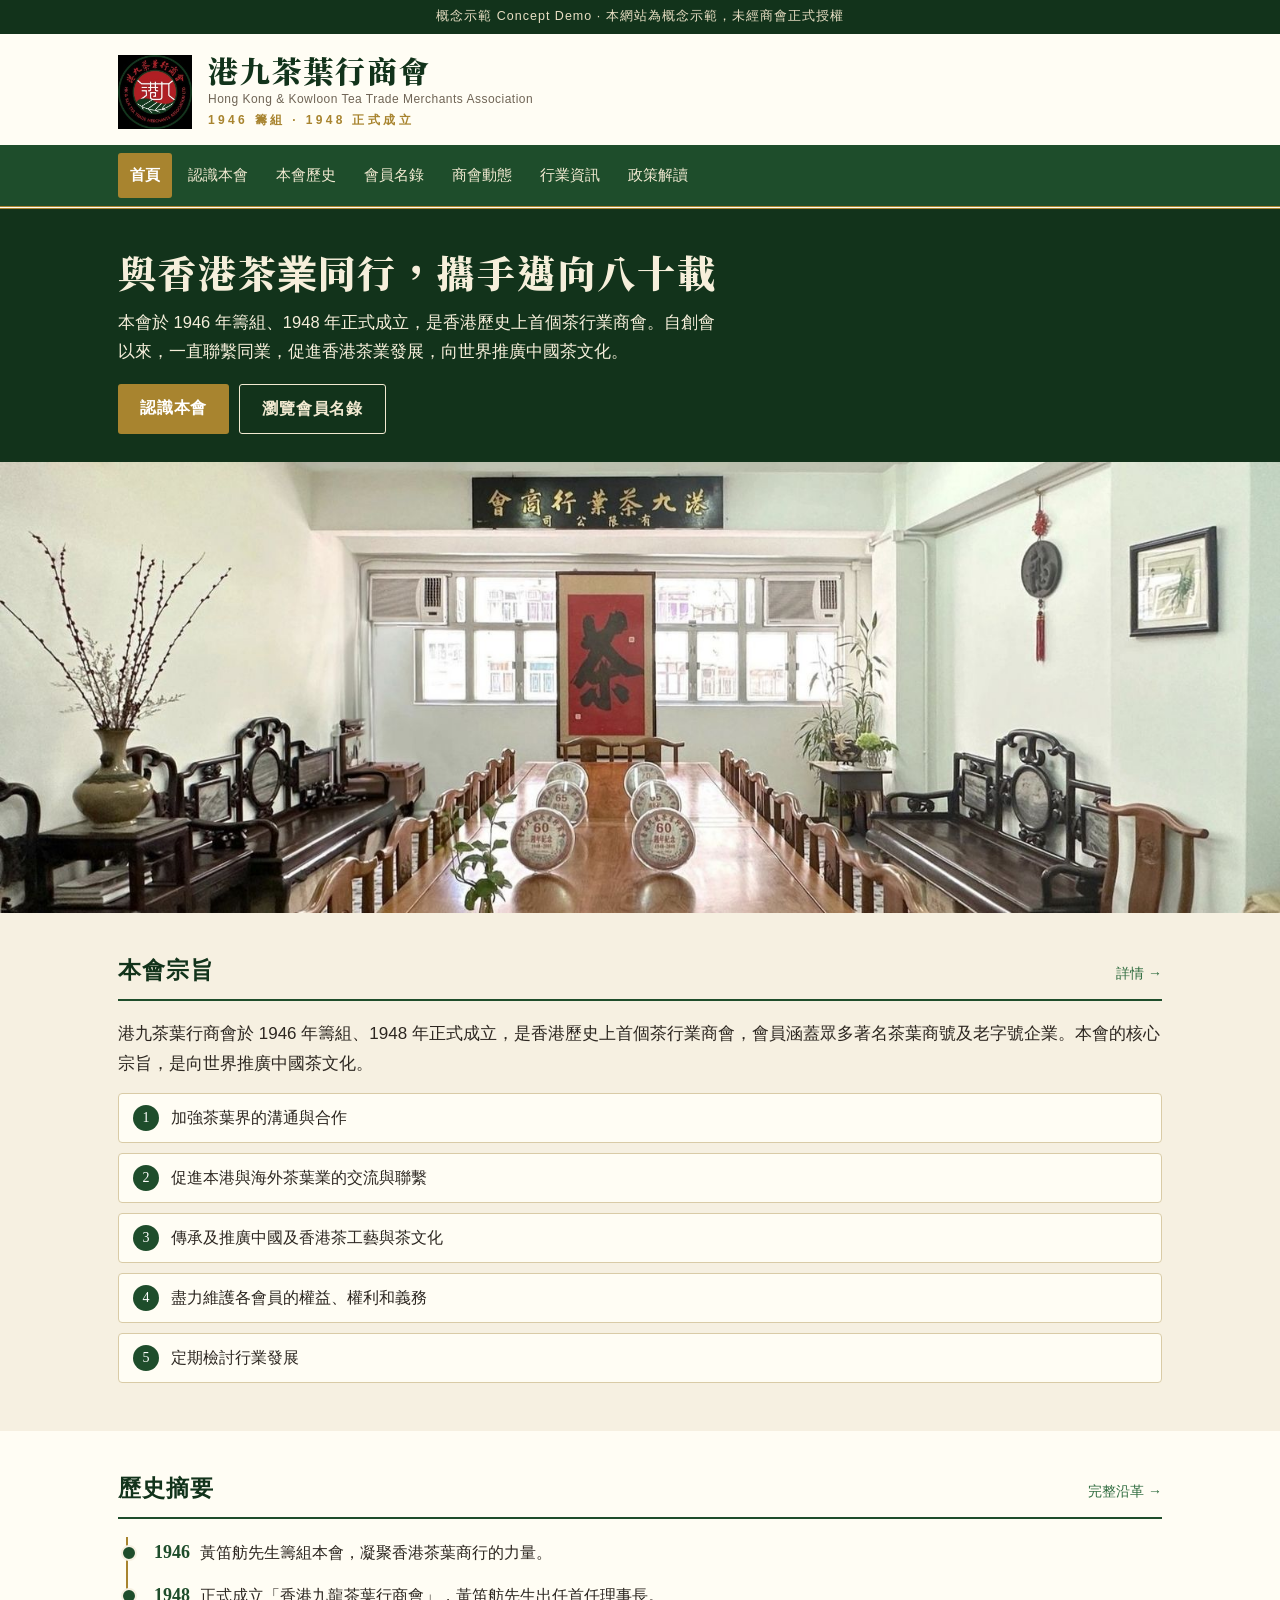
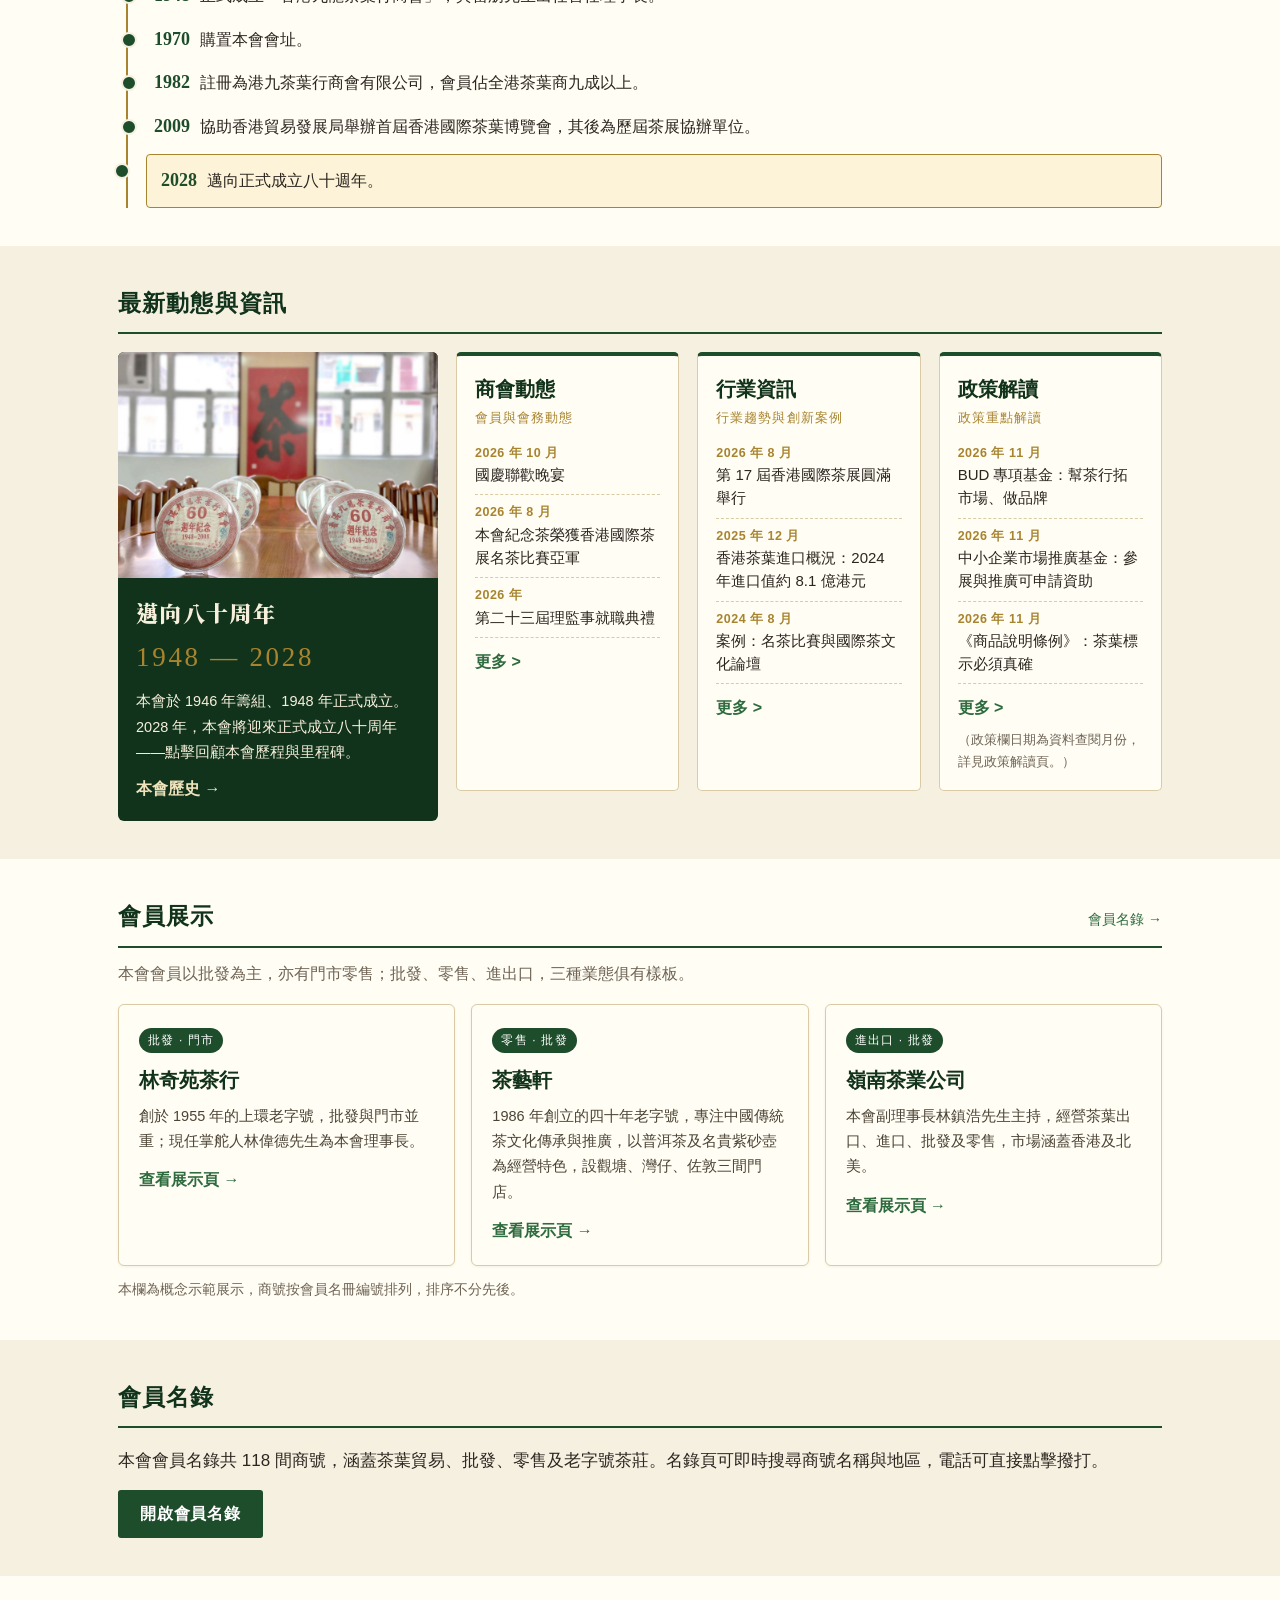
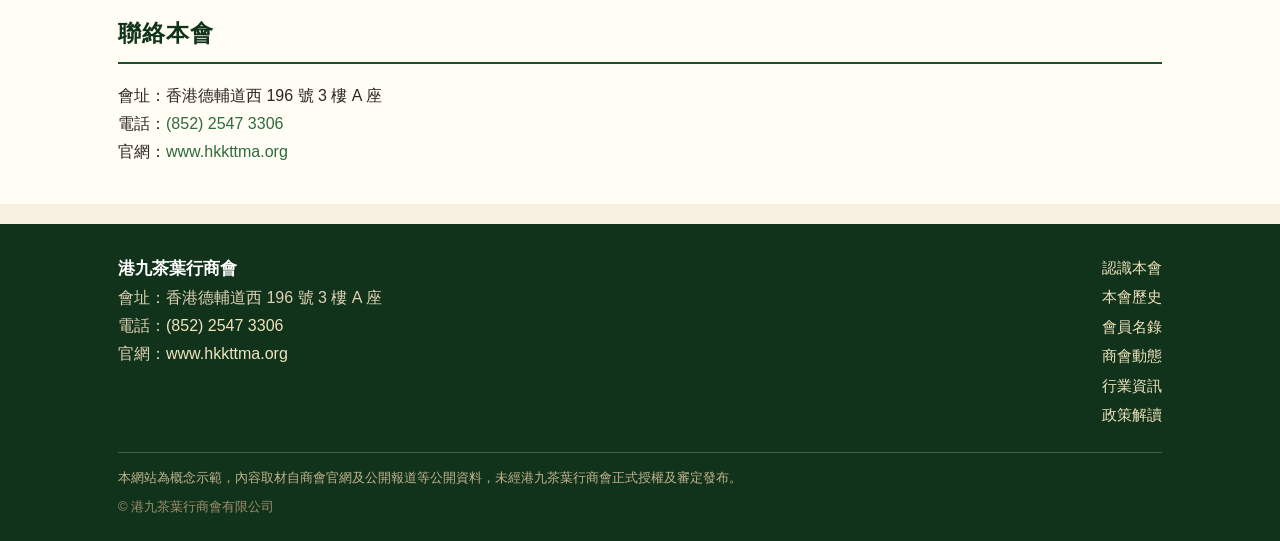
==== index.html @ 3d6dc2c7 "Remove member-showcase row from header nav (10 pages)" ====
<!DOCTYPE html>
<html lang="zh-Hant">
<head>
<meta charset="UTF-8">
<meta name="viewport" content="width=device-width, initial-scale=1">
<title>港九茶葉行商會 — 首頁（概念示範）</title>
<link rel="stylesheet" href="assets/style.css">
<link rel="icon" type="image/jpeg" href="assets/logo-official.jpg">
</head>
<body>
<div class="demo-strip">概念示範 Concept Demo · 本網站為概念示範，未經商會正式授權</div>
<header class="site-head">
  <div class="wrap head-in">
    <img class="logo" src="assets/logo-official.jpg" alt="港九茶葉行商會會徽">
    <div class="head-titles">
      <h1>港九茶葉行商會</h1>
      <p class="en">Hong Kong &amp; Kowloon Tea Trade Merchants Association</p>
      <p class="est">1946 籌組 · 1948 正式成立</p>
    </div>
  </div>
  <nav class="main-nav"><div class="wrap nav-in">
    <a href="index.html" class="on">首頁</a>
    <a href="about.html">認識本會</a>
    <a href="history.html">本會歷史</a>
    <a href="members.html">會員名錄</a>
    <a href="news.html">商會動態</a>
    <a href="industry.html">行業資訊</a>
    <a href="policy.html">政策解讀</a>
  </div></nav>
</header>

<section class="hero">
  <div class="hero-txt"><div class="wrap">
    <h2>與香港茶業同行，攜手邁向八十載</h2>
    <p>本會於 1946 年籌組、1948 年正式成立，是香港歷史上首個茶行業商會。自創會以來，一直聯繫同業，促進香港茶業發展，向世界推廣中國茶文化。</p>
    <div class="btns">
      <a class="btn" href="about.html">認識本會</a>
      <a class="btn ghost" href="members.html">瀏覽會員名錄</a>
    </div>
  </div></div>
  <img class="hero-photo" src="assets/hall-main.jpg" alt="港九茶葉行商會會址大廳橫幅全景：「港九茶葉行商會有限公司」牌匾、「茶」字掛軸、長枱上的歷年紀念茶餅與兩側木椅長凳">
</section>

<section class="section">
  <div class="wrap">
    <div class="sec-head"><h3>本會宗旨</h3><a href="about.html">詳情 →</a></div>
    <p class="lead">港九茶葉行商會於 1946 年籌組、1948 年正式成立，是香港歷史上首個茶行業商會，會員涵蓋眾多著名茶葉商號及老字號企業。本會的核心宗旨，是向世界推廣中國茶文化。</p>
    <ul class="aims">
      <li>加強茶葉界的溝通與合作</li>
      <li>促進本港與海外茶葉業的交流與聯繫</li>
      <li>傳承及推廣中國及香港茶工藝與茶文化</li>
      <li>盡力維護各會員的權益、權利和義務</li>
      <li>定期檢討行業發展</li>
    </ul>
  </div>
</section>

<section class="section alt">
  <div class="wrap">
    <div class="sec-head"><h3>歷史摘要</h3><a href="history.html">完整沿革 →</a></div>
    <ul class="timeline timeline-mini">
      <li><span class="yr">1946</span>黃笛舫先生籌組本會，凝聚香港茶葉商行的力量。</li>
      <li><span class="yr">1948</span>正式成立「香港九龍茶葉行商會」，黃笛舫先生出任首任理事長。</li>
      <li><span class="yr">1970</span>購置本會會址。</li>
      <li><span class="yr">1982</span>註冊為港九茶葉行商會有限公司，會員佔全港茶葉商九成以上。</li>
      <li><span class="yr">2009</span>協助香港貿易發展局舉辦首屆香港國際茶葉博覽會，其後為歷屆茶展協辦單位。</li>
      <li class="hl"><span class="yr">2028</span>邁向正式成立八十週年。</li>
    </ul>
  </div>
</section>

<section class="section">
  <div class="wrap">
    <div class="sec-head"><h3>最新動態與資訊</h3></div>
    <div class="hub">
      <a class="hub-feature" href="history.html">
        <img src="assets/cake60.jpg" alt="港九茶葉行商會六十周年紀念茶餅特寫：餅面印有「60 週年紀念 1948–2008」">
        <span class="hub-feature-txt">
          <span class="hub-kicker">邁向八十周年</span>
          <span class="hub-years">1948 — 2028</span>
          <span class="hub-feature-p">本會於 1946 年籌組、1948 年正式成立。2028 年，本會將迎來正式成立八十周年——點擊回顧本會歷程與里程碑。</span>
          <span class="more">本會歷史 →</span>
        </span>
      </a>
      <div class="hub-cols">
        <div class="hub-col">
          <h4>商會動態</h4>
          <p class="hub-sub">會員與會務動態</p>
          <ul class="hub-list">
            <li><a href="news.html"><span class="d">2026 年 10 月</span>國慶聯歡晚宴</a></li>
            <li><a href="news.html"><span class="d">2026 年 8 月</span>本會紀念茶榮獲香港國際茶展名茶比賽亞軍</a></li>
            <li><a href="news.html"><span class="d">2026 年</span>第二十三屆理監事就職典禮</a></li>
          </ul>
          <a class="more" href="news.html">更多 &gt;</a>
        </div>
        <div class="hub-col">
          <h4>行業資訊</h4>
          <p class="hub-sub">行業趨勢與創新案例</p>
          <ul class="hub-list">
            <li><a href="industry.html"><span class="d">2026 年 8 月</span>第 17 屆香港國際茶展圓滿舉行</a></li>
            <li><a href="industry.html"><span class="d">2025 年 12 月</span>香港茶葉進口概況：2024 年進口值約 8.1 億港元</a></li>
            <li><a href="industry.html"><span class="d">2024 年 8 月</span>案例：名茶比賽與國際茶文化論壇</a></li>
          </ul>
          <a class="more" href="industry.html">更多 &gt;</a>
        </div>
        <div class="hub-col">
          <h4>政策解讀</h4>
          <p class="hub-sub">政策重點解讀</p>
          <ul class="hub-list">
            <li><a href="policy.html"><span class="d">2026 年 11 月</span>BUD 專項基金：幫茶行拓市場、做品牌</a></li>
            <li><a href="policy.html"><span class="d">2026 年 11 月</span>中小企業市場推廣基金：參展與推廣可申請資助</a></li>
            <li><a href="policy.html"><span class="d">2026 年 11 月</span>《商品說明條例》：茶葉標示必須真確</a></li>
          </ul>
          <a class="more" href="policy.html">更多 &gt;</a>
          <p class="hub-note">（政策欄日期為資料查閱月份，詳見政策解讀頁。）</p>
        </div>
      </div>
    </div>
  </div>
</section>

<section class="section alt">
  <div class="wrap">
    <div class="sec-head"><h3>會員展示</h3><a href="members.html">會員名錄 →</a></div>
    <p class="muted" style="margin:-6px 0 16px">本會會員以批發為主，亦有門市零售；批發、零售、進出口，三種業態俱有樣板。</p>
    <div class="cards">
      <div class="card">
        <span class="tag">批發 · 門市</span>
        <h4>林奇苑茶行</h4>
        <p>創於 1955 年的上環老字號，批發與門市並重；現任掌舵人林偉德先生為本會理事長。</p>
        <a class="more" href="member-lamkieyuen.html">查看展示頁 →</a>
      </div>
      <div class="card">
        <span class="tag">零售 · 批發</span>
        <h4>茶藝軒</h4>
        <p>1986 年創立的四十年老字號，專注中國傳統茶文化傳承與推廣，以普洱茶及名貴紫砂壺為經營特色，設觀塘、灣仔、佐敦三間門店。</p>
        <a class="more" href="member-teaart.html">查看展示頁 →</a>
      </div>
      <div class="card">
        <span class="tag">進出口 · 批發</span>
        <h4>嶺南茶業公司</h4>
        <p>本會副理事長林鎮浩先生主持，經營茶葉出口、進口、批發及零售，市場涵蓋香港及北美。</p>
        <a class="more" href="member-lingnan.html">查看展示頁 →</a>
      </div>
    </div>
    <p class="small muted" style="margin-top:12px">本欄為概念示範展示，商號按會員名冊編號排列，排序不分先後。</p>
  </div>
</section>

<section class="section">
  <div class="wrap">
    <div class="sec-head"><h3>會員名錄</h3></div>
    <p class="lead">本會會員名錄共 118 間商號，涵蓋茶葉貿易、批發、零售及老字號茶莊。名錄頁可即時搜尋商號名稱與地區，電話可直接點擊撥打。</p>
    <p style="margin-top:14px"><a class="btn" href="members.html" style="background:var(--green)">開啟會員名錄</a></p>
  </div>
</section>

<section class="section alt">
  <div class="wrap">
    <div class="sec-head"><h3>聯絡本會</h3></div>
    <p>會址：香港德輔道西 196 號 3 樓 A 座<br>
    電話：<a href="tel:+85225473306">(852) 2547 3306</a><br>
    官網：<a href="https://www.hkkttma.org" target="_blank" rel="noopener">www.hkkttma.org</a></p>
  </div>
</section>

<footer class="site-foot">
  <div class="wrap foot-in">
    <div class="foot-grid">
      <div>
        <strong>港九茶葉行商會</strong><br>
        會址：香港德輔道西 196 號 3 樓 A 座<br>
        電話：<a href="tel:+85225473306">(852) 2547 3306</a><br>
        官網：<a href="https://www.hkkttma.org" target="_blank" rel="noopener">www.hkkttma.org</a>
      </div>
      <nav class="foot-nav">
        <a href="about.html">認識本會</a>
        <a href="history.html">本會歷史</a>
        <a href="members.html">會員名錄</a>
        <a href="news.html">商會動態</a>
    <a href="industry.html">行業資訊</a>
    <a href="policy.html">政策解讀</a>
      </nav>
    </div>
    <p class="disclaimer">本網站為概念示範，內容取材自商會官網及公開報道等公開資料，未經港九茶葉行商會正式授權及審定發布。</p>
    <p class="copy">© 港九茶葉行商會有限公司</p>
  </div>
</footer>
</body>
</html>
---- assets/style.css ----
/* 港九茶葉行商會 概念示範網站 — 復古米色 + 深綠，手機優先 */
/* 站名展示字體：Noto Serif TC 900 自托管子集（assets/fonts，OFL 授權）。
   兩款候選書法字體（馬善政毛筆體／志莽行書）經 cmap 逐字實測，同缺「葉、會、與、業、攜、邁、載」繁體字形，
   按定案退回 Noto Serif TC 加粗（900）——只用於頁眉站名、首頁大標題與首頁導引塊標題，正文導航不變。 */
@font-face{font-family:"NotoSerifTC-Display";src:url("fonts/notoseriftc-display.woff2") format("woff2");font-weight:900;font-display:swap}
:root{
  --bg:#f6f0e1; --paper:#fffdf4; --paper2:#efe6cf;
  --green:#1e4d2b; --green-d:#12331b; --green-l:#2e6b3e;
  --gold:#a8842f; --ink:#2c2620; --muted:#6f6455; --line:#d9cba6;
  --serif:"Noto Serif TC","Songti TC","PMingLiU","DFKai-SB",serif;
  --sans:"Noto Sans TC","PingFang HK","Microsoft JhengHei",sans-serif;
}
*{box-sizing:border-box;margin:0;padding:0}
html{scroll-behavior:smooth}
body{background:var(--bg);color:var(--ink);font-family:var(--sans);line-height:1.75;font-size:16px}
.wrap{max-width:1080px;margin:0 auto;padding:0 18px}
a{color:var(--green-l);text-decoration:none}
a:hover{text-decoration:underline}
img{max-width:100%;display:block}

/* 示範條 */
.demo-strip{background:var(--green-d);color:#e9dfc4;font-size:12.5px;letter-spacing:.08em;text-align:center;padding:6px 12px}

/* 頁眉 */
.site-head{background:var(--paper);border-bottom:3px double var(--gold)}
.head-in{display:flex;align-items:center;gap:16px;padding:18px 18px 14px}
.logo{width:74px;height:auto;flex:none}
.head-titles h1{font-family:"NotoSerifTC-Display","Noto Serif TC","Songti TC","PMingLiU",serif;font-weight:900;font-size:30px;color:var(--green-d);letter-spacing:.06em;line-height:1.25}
.head-titles .en{font-size:12px;color:var(--muted);letter-spacing:.04em}
.head-titles .est{font-size:12px;color:var(--gold);letter-spacing:.28em;font-weight:700}
.main-nav{background:var(--green)}
.nav-in{display:flex;flex-wrap:wrap;gap:2px 4px;padding:8px 18px;align-items:center}
.main-nav a{color:#f2ead2;padding:9px 12px;border-radius:3px;font-size:15px}
.main-nav a:hover{background:var(--green-l);text-decoration:none}
.main-nav a.on{background:var(--gold);color:#fff;font-weight:700}
.nav-show{margin-left:auto;font-size:13px;color:#cdbf9a}
.nav-show a{padding:6px 6px;font-size:13.5px}

/* 主視覺：標題文字在上方區塊；大廳圖採用用戶親手裁定的橫幅版，以其原比例（約 2.84:1）全幅呈現，不再裁切 */
.hero{background:var(--green-d);color:#f6efdb}
.hero-txt{padding:36px 0 28px}
.hero img.hero-photo{width:100%;height:auto}
.hero h2{font-family:"NotoSerifTC-Display","Noto Serif TC","Songti TC","PMingLiU",serif;font-weight:900;font-size:34px;line-height:1.4;letter-spacing:.05em;max-width:640px}
.hero p{margin-top:10px;max-width:600px;font-size:16.5px}
.hero .btns{margin-top:18px;display:flex;gap:10px;flex-wrap:wrap}
.btn{display:inline-block;background:var(--gold);color:#fff;padding:10px 22px;border-radius:3px;font-weight:700;letter-spacing:.05em}
.btn:hover{background:#94742a;text-decoration:none}
.btn.ghost{background:transparent;border:1.5px solid #f2ead2;color:#f2ead2}
.btn.ghost:hover{background:rgba(255,255,255,.12)}

/* 頁面標題區（次級頁） */
.page-title{background:var(--paper2);border-bottom:1px solid var(--line);padding:30px 0 24px}
.page-title h2{font-family:var(--serif);font-size:28px;color:var(--green-d);letter-spacing:.05em}
.page-title p{color:var(--muted);margin-top:4px}

/* 區塊 */
.section{padding:38px 0}
.section.alt{background:var(--paper)}
.sec-head{display:flex;align-items:baseline;gap:14px;margin-bottom:18px;border-bottom:2px solid var(--green);padding-bottom:8px}
.sec-head h3{font-family:var(--serif);font-size:23px;color:var(--green-d);letter-spacing:.05em}
.sec-head a{margin-left:auto;font-size:14px;white-space:nowrap}
.lead{font-size:17px}
.muted{color:var(--muted)}
.small{font-size:13.5px}

/* 全幅照片：原比例完整顯示，絕不裁切 */
.photo-fig{margin-top:20px}
.photo-fig img{width:100%;height:auto;border:1px solid var(--line);border-radius:4px}
.photo-fig figcaption{font-size:13.5px;color:var(--muted);margin-top:8px}
/* 圖片呈現新規則：主體完整優先，只許適度裁上下天地，左右不裁 */
.photo-fig.crop-pano img{aspect-ratio:2.2/1;object-fit:cover;object-position:50% 45%}
.photo-fig.crop-cake img{aspect-ratio:8/5;object-fit:cover;object-position:50% 72%}
.photo-fig.narrow{max-width:560px}
.timeline .photo-fig{margin-top:12px}

/* 宗旨清單 */
.aims{list-style:none;counter-reset:aim;margin-top:14px}
.aims li{counter-increment:aim;padding:10px 14px 10px 52px;position:relative;background:var(--paper);border:1px solid var(--line);border-radius:4px;margin-bottom:10px}
.section.alt .aims li{background:var(--bg)}
.aims li::before{content:counter(aim);position:absolute;left:14px;top:50%;transform:translateY(-50%);width:26px;height:26px;border-radius:50%;background:var(--green);color:#fff;font-family:var(--serif);text-align:center;line-height:26px;font-size:14px}

/* 時間軸 */
.timeline{list-style:none;position:relative;margin-left:8px;padding-left:26px;border-left:2px solid var(--gold)}
.timeline li{position:relative;padding:0 0 20px}
.timeline li::before{content:"";position:absolute;left:-33px;top:8px;width:12px;height:12px;border-radius:50%;background:var(--green);border:2px solid var(--bg)}
.timeline .yr{font-family:var(--serif);font-weight:700;color:var(--green);font-size:18px;margin-right:10px}
.timeline .hl{background:#fdf3d8;border:1px solid var(--gold);border-radius:4px;padding:10px 14px;margin-left:-8px}
.timeline-mini li{padding-bottom:12px}

/* 卡片 */
.cards{display:grid;grid-template-columns:repeat(auto-fit,minmax(230px,1fr));gap:16px}
.card{background:var(--paper);border:1px solid var(--line);border-radius:6px;padding:20px;box-shadow:0 1px 3px rgba(60,45,10,.06)}
.card h4{font-family:var(--serif);font-size:20px;color:var(--green-d);margin-bottom:6px}
.card .tag{display:inline-block;background:var(--green);color:#fff;font-size:12px;padding:2px 9px;border-radius:20px;letter-spacing:.1em;margin-bottom:10px}
.card p{font-size:14.5px;color:#4c4436}
.card .more{margin-top:12px;display:inline-block;font-weight:700}

/* 名錄 */
.search-box{display:flex;gap:10px;flex-wrap:wrap;align-items:center;margin-bottom:8px}
.search-box input{flex:1;min-width:220px;padding:12px 14px;border:1.5px solid var(--green);border-radius:4px;font-size:16px;background:#fff}
.count-note{color:var(--muted);font-size:14px;margin-bottom:16px}
.member-list{display:grid;grid-template-columns:repeat(auto-fill,minmax(min(300px,100%),1fr));gap:12px}
.member{background:var(--paper);border:1px solid var(--line);border-radius:5px;padding:14px 16px}
.member h4{font-family:var(--serif);font-size:17px;color:var(--green-d);line-height:1.45}
.badge{display:inline-block;background:var(--gold);color:#fff;font-size:11.5px;padding:1px 8px;border-radius:20px;margin-left:8px;vertical-align:2px;letter-spacing:.08em}
.member .tel{font-size:17px;font-weight:700;margin:4px 0}
.member .tel a{display:inline-block;padding:8px 12px;margin-left:-12px;border-radius:4px;min-height:44px;line-height:28px}
.member .tel a:hover{background:var(--paper2);text-decoration:none}
.member .addr{font-size:14px;color:#4c4436}
.member .note{font-size:12.5px;color:var(--muted);margin-top:6px}
.member .web{font-size:13.5px}

/* 展示頁 */
.show-hero{background:var(--green-d);color:#f6efdb;padding:44px 0 38px;text-align:center}
.show-hero img.hero-img{width:100%;height:auto;aspect-ratio:2.3/1;object-fit:cover;object-position:50% 40%}
.show-hero .brand{font-family:var(--serif);font-size:36px;letter-spacing:.08em;line-height:1.3}
.show-hero .brand-en{letter-spacing:.3em;font-size:13px;color:#cdbf9a;margin-top:6px}
.show-hero .brand-tag{margin-top:12px;font-size:16.5px;color:#efe6cb}
.show-hero.has-img{padding:0 0 34px}
.show-hero.has-img .brand{padding-top:26px}
.prod-grid{display:grid;grid-template-columns:repeat(auto-fill,minmax(160px,1fr));gap:14px}
.prod{background:var(--paper);border:1px solid var(--line);border-radius:5px;overflow:hidden}
.prod img{width:100%;height:auto}
.prod figcaption{padding:10px 12px;font-size:14px;font-family:var(--serif);color:var(--green-d);line-height:1.5}
.prod .cat{font-size:12px;color:var(--gold);letter-spacing:.1em;font-family:var(--sans)}
.store-grid{display:grid;grid-template-columns:repeat(auto-fit,minmax(250px,1fr));gap:14px}
.store{background:var(--paper);border:1px solid var(--line);border-top:4px solid var(--green);border-radius:5px;padding:16px 18px}
.store h4{font-family:var(--serif);color:var(--green-d);font-size:18px;margin-bottom:6px}
.store p{font-size:14.5px}
.store .tel{font-size:18px;font-weight:700}
.store .tel a{display:inline-block;padding:8px 12px;margin-left:-12px;border-radius:4px;min-height:44px;line-height:28px}
.store .tel a:hover{background:var(--paper2);text-decoration:none}
.biz-list{display:grid;grid-template-columns:repeat(auto-fit,minmax(180px,1fr));gap:12px;list-style:none}
.biz-list li{background:var(--paper);border:1px solid var(--line);border-radius:5px;padding:16px;text-align:center;font-family:var(--serif);font-size:17px;color:var(--green-d)}
.biz-list li span{display:block;font-family:var(--sans);font-size:13px;color:var(--muted);margin-top:4px}

/* 資訊 */
.news-item{background:var(--paper);border:1px solid var(--line);border-left:5px solid var(--green);border-radius:4px;padding:18px 20px;margin-bottom:16px}
.news-item h4{font-family:var(--serif);font-size:19px;color:var(--green-d)}
.news-item .date{color:var(--gold);font-weight:700;font-size:14px;letter-spacing:.05em}
.news-item .src{font-size:13px;color:var(--muted);margin-top:8px}

/* 頁腳 */
.site-foot{background:var(--green-d);color:#ddd2b4;margin-top:20px}
.foot-in{padding:30px 18px 22px}
.foot-grid{display:flex;flex-wrap:wrap;gap:24px;justify-content:space-between}
.site-foot strong{color:#fff;font-family:var(--serif);font-size:17px}
.site-foot a{color:#efe3bc}
.foot-nav a{display:block;padding:2px 0;font-size:14.5px}
.disclaimer{border-top:1px solid rgba(255,255,255,.22);margin-top:22px;padding-top:14px;font-size:13px;color:#bfb28c}
.copy{font-size:13px;color:#9c8f6d;margin-top:6px}

/* ===== 三斷點響應式 ===== */
/* 手機 ≤640px（以 375px 為驗證基準） */
@media (max-width:640px){
  .head-titles h1{font-size:23px}
  .logo{width:56px}
  .hero h2{font-size:26px}
  .nav-show{margin-left:0;width:100%;padding:2px 12px 8px}
  .show-hero .brand{font-size:28px}
  .show-hero .brand-en{letter-spacing:.18em}
  .prod-grid{grid-template-columns:repeat(2,1fr)}
  .member .addr{word-break:break-all}
  .timeline{padding-left:20px}
  .timeline .yr{display:block;margin-bottom:2px}
}

/* 平板 641–1023px（以 768px 為驗證基準） */
@media (min-width:641px) and (max-width:1023px){
  .head-titles h1{font-size:26px}
  .hero h2{font-size:30px}
  .nav-show{margin-left:0;width:100%;padding:0 12px 8px}
  .show-hero .brand{font-size:32px}
  .prod-grid{grid-template-columns:repeat(auto-fill,minmax(180px,1fr))}
  .member-list{grid-template-columns:repeat(2,1fr)}
  .cards{grid-template-columns:repeat(auto-fit,minmax(200px,1fr))}
}

/* 電腦 ≥1024px（以 1280px 為驗證基準）：內容最大寬度 1080px 居中，不拉伸 */
@media (min-width:1024px){
  .hero h2{font-size:38px}
  .member-list{grid-template-columns:repeat(3,1fr)}
  .prod-grid{grid-template-columns:repeat(4,1fr)}
}

/* ===== v3 三大板塊 ===== */
/* 首頁入口區：左「邁向八十周年」導引塊 + 右三欄（商會動態／行業資訊／政策解讀），照效果圖中段版式 */
.hub{display:grid;grid-template-columns:320px 1fr;gap:18px;align-items:start}
.hub-feature{display:block;background:var(--green-d);color:#f6efdb;border-radius:6px;overflow:hidden}
.hub-feature:hover{text-decoration:none}
.hub-feature img{width:100%;height:auto}
.hub-feature-txt{display:block;padding:16px 18px 18px}
.hub-kicker{display:block;font-family:"NotoSerifTC-Display","Noto Serif TC","Songti TC",serif;font-weight:900;font-size:22px;letter-spacing:.06em}
.hub-years{display:block;font-family:var(--serif);font-size:27px;color:var(--gold);letter-spacing:.1em;margin:2px 0 8px}
.hub-feature-p{display:block;font-size:14.5px}
.hub-feature .more{display:inline-block;margin-top:10px;font-weight:700;color:#efe3bc}
.hub-cols{display:grid;grid-template-columns:repeat(3,1fr);gap:18px}
.hub-col{background:var(--paper);border:1px solid var(--line);border-top:4px solid var(--green);border-radius:5px;padding:16px 18px}
.hub-col h4{font-family:var(--serif);font-size:20px;color:var(--green-d)}
.hub-sub{font-size:13px;color:var(--gold);letter-spacing:.08em;margin-bottom:6px}
.hub-list{list-style:none}
.hub-list li{padding:8px 0;border-bottom:1px dashed var(--line)}
.hub-list a{color:var(--ink);display:block;font-size:15px;line-height:1.55}
.hub-list a:hover{color:var(--green-l);text-decoration:none}
.hub-list .d{display:block;font-size:12.5px;color:var(--gold);font-weight:700;letter-spacing:.04em}
.hub-col .more{display:inline-block;margin-top:10px;font-weight:700}
.hub-note{font-size:12.5px;color:var(--muted);margin-top:8px}

/* 資訊條目內的要點清單（政策解讀頁用） */
.news-item ul{margin:8px 0 4px 20px}
.news-item li{margin-bottom:5px}

/* 示範資料標籤：凡樣例條目必須逐條標示，與真實條目一眼可辨 */
.demo-tag{display:inline-block;background:#b03a2e;color:#fff;font-size:12px;font-weight:700;padding:1px 8px;border-radius:3px;letter-spacing:.06em;vertical-align:2px;margin-left:8px;white-space:nowrap}

@media (max-width:1023px){
  .hub{grid-template-columns:1fr}
}
@media (max-width:640px){
  .hub-cols{grid-template-columns:1fr}
  .hub-years{font-size:24px}
}

/* ===== 歷史資料鑒賞（本會歷史頁底部圖輯）===== */
/* 文件類圖片一律全幅原比例呈現，絕不裁切 */
.archive-grid{display:grid;grid-template-columns:repeat(3,1fr);gap:18px;margin-top:20px}
.archive-fig{background:var(--bg);border:1px solid var(--line);border-radius:5px;padding:10px}
.archive-fig img{width:100%;height:auto;border:1px solid var(--line);border-radius:3px}
.archive-fig figcaption{font-size:13.5px;color:var(--muted);margin-top:8px;line-height:1.6}
@media (min-width:641px) and (max-width:1023px){
  .archive-grid{grid-template-columns:repeat(2,1fr)}
}
@media (max-width:640px){
  .archive-grid{grid-template-columns:1fr}
}
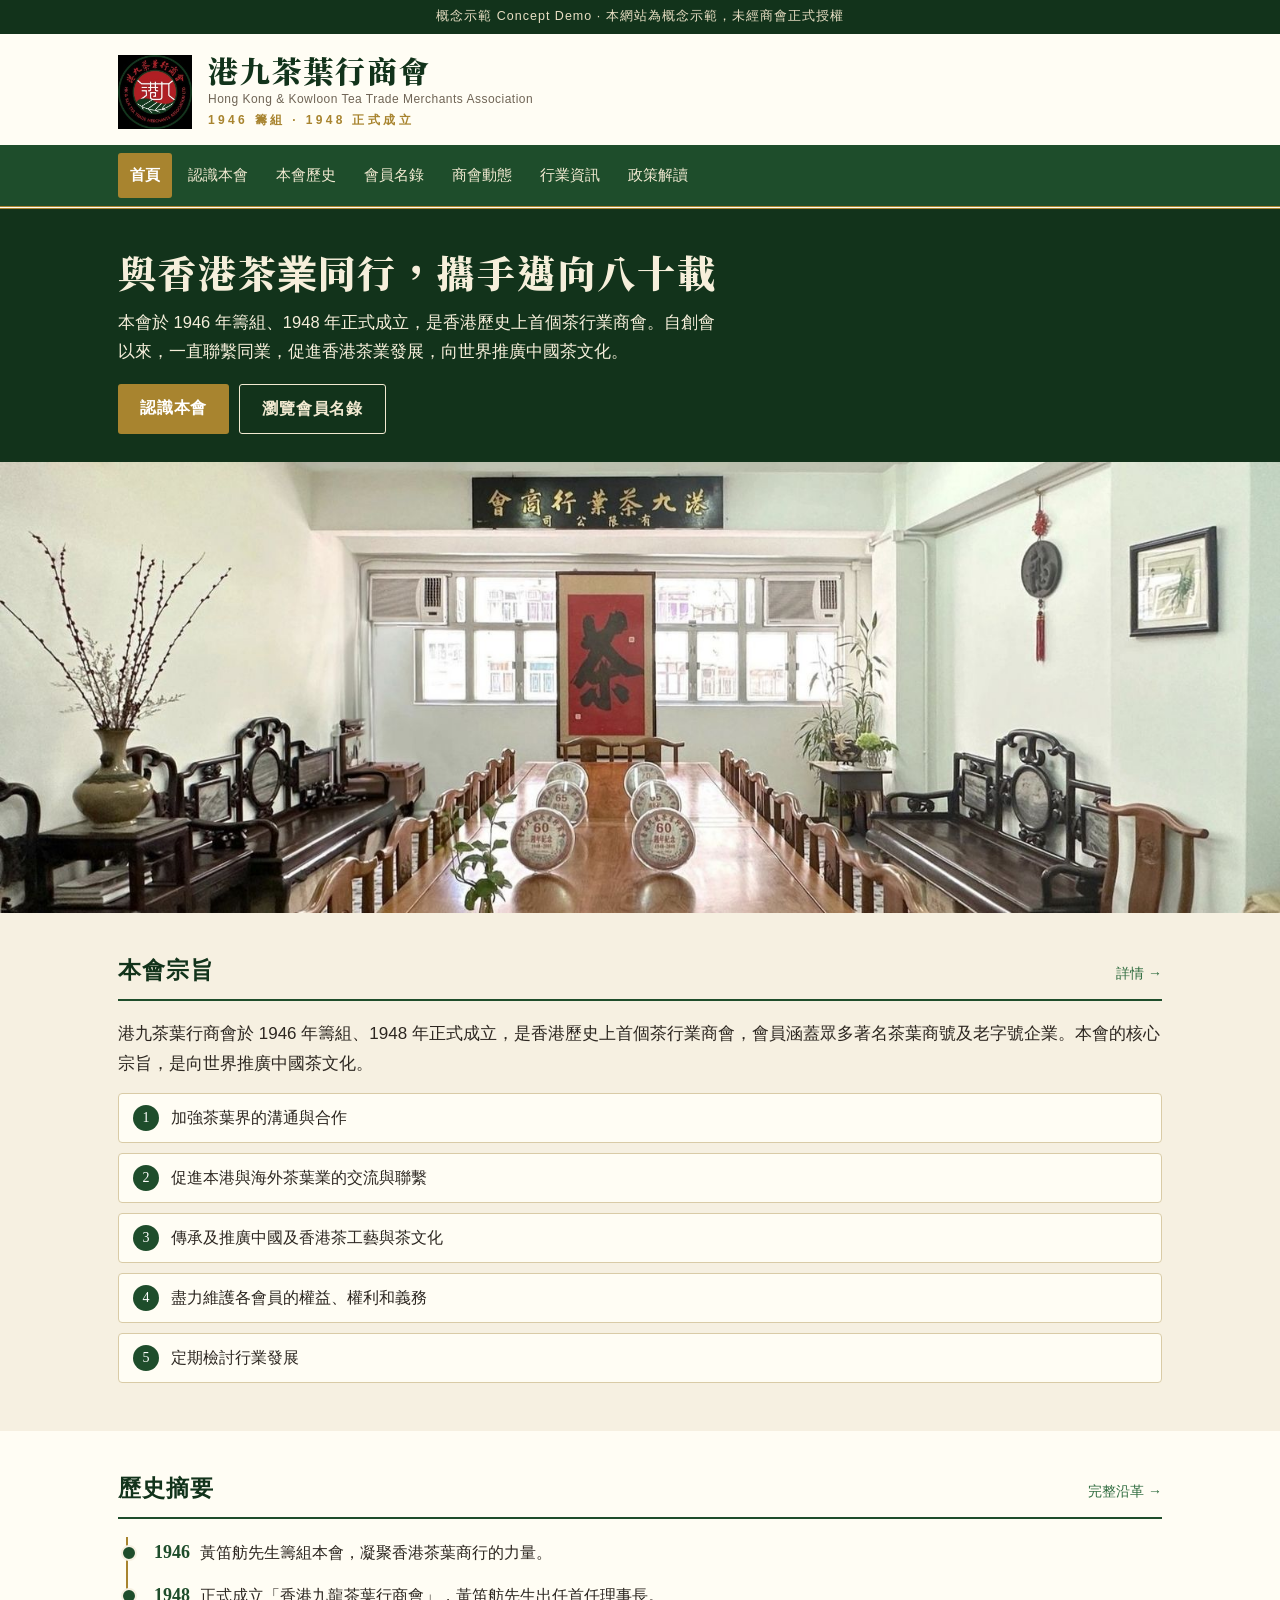
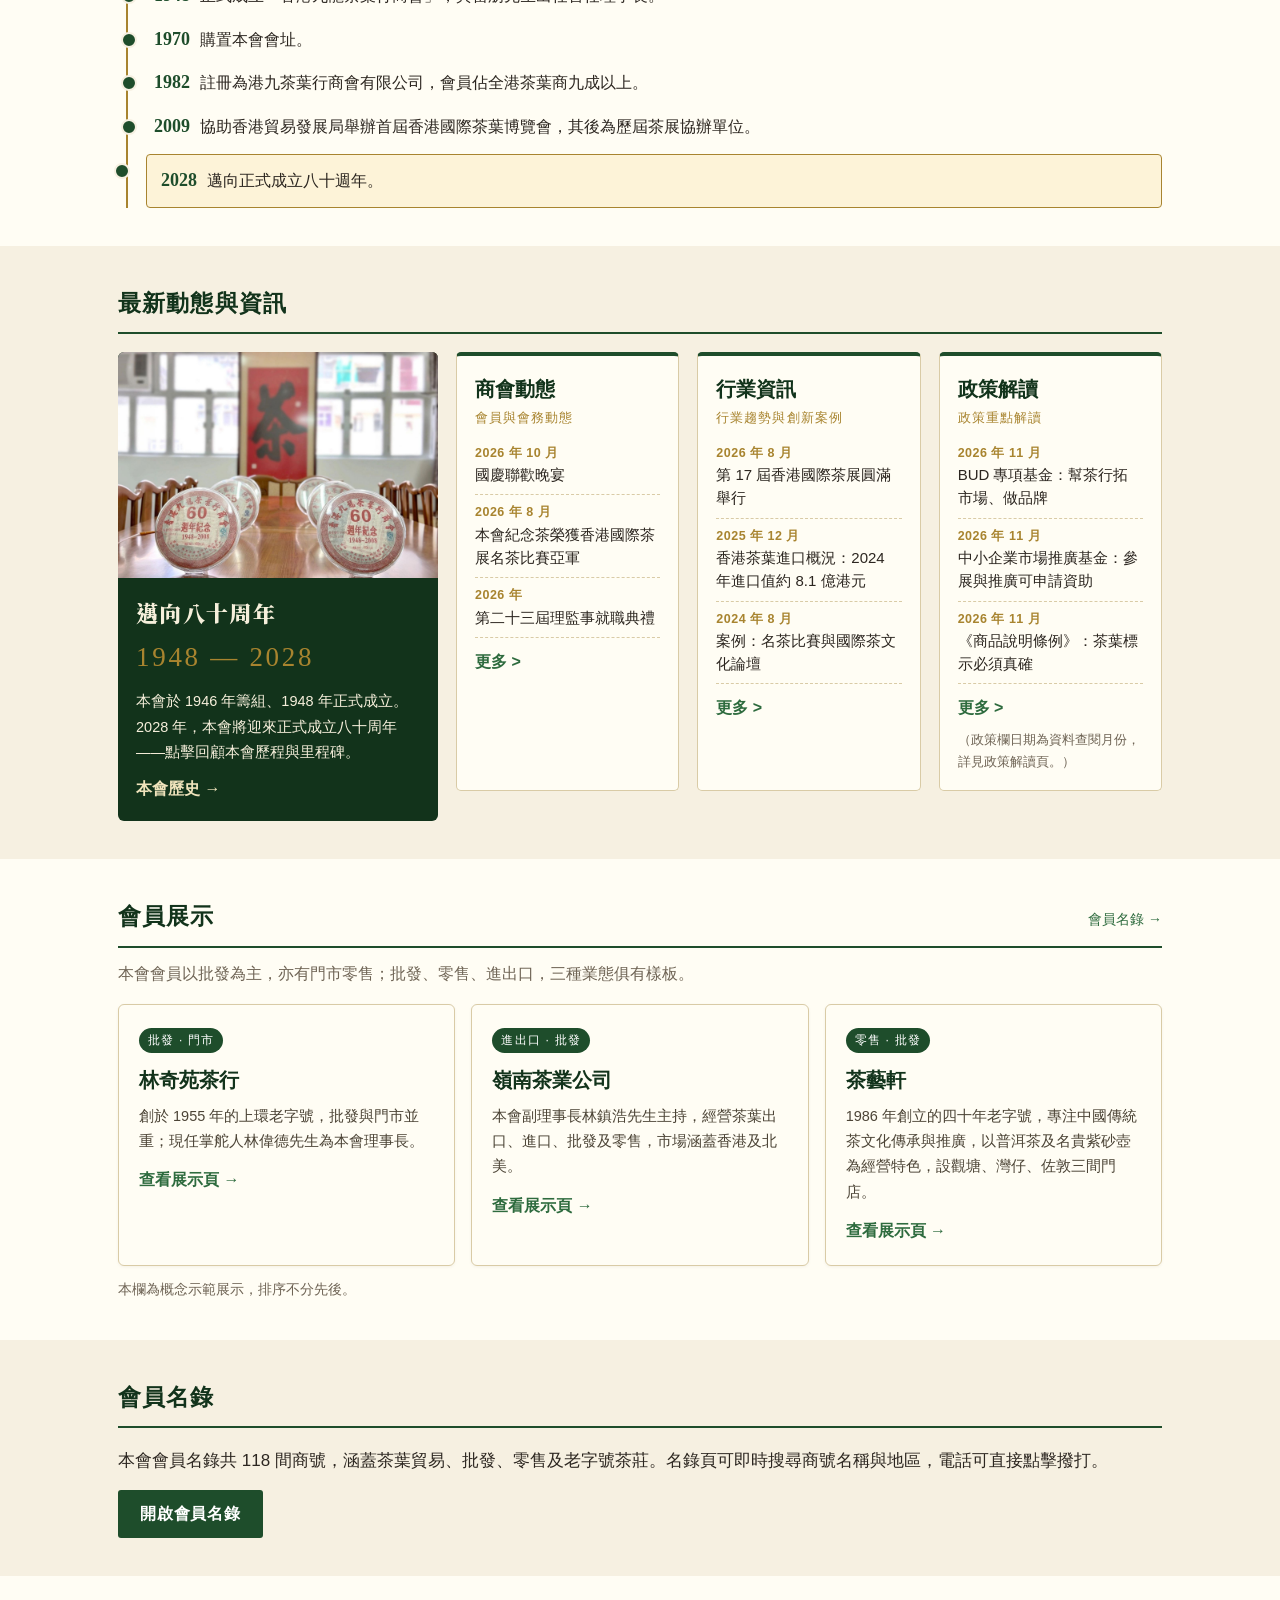
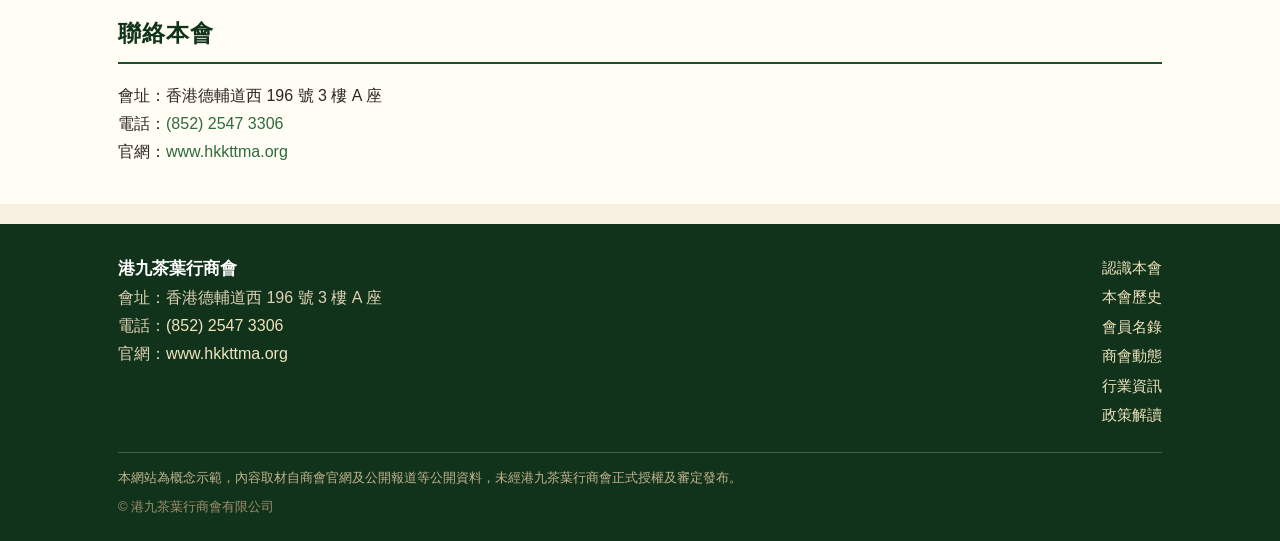
==== commit 1727b922: "Showcase order (Lam Kie Yuen, Ling Nam, Tea Art) + tidy uniform-frame galleries" ====
--- a/index.html
+++ b/index.html
@@ -131,19 +131,19 @@
         <a class="more" href="member-lamkieyuen.html">查看展示頁 →</a>
       </div>
       <div class="card">
+        <span class="tag">進出口 · 批發</span>
+        <h4>嶺南茶業公司</h4>
+        <p>本會副理事長林鎮浩先生主持，經營茶葉出口、進口、批發及零售，市場涵蓋香港及北美。</p>
+        <a class="more" href="member-lingnan.html">查看展示頁 →</a>
+      </div>
+      <div class="card">
         <span class="tag">零售 · 批發</span>
         <h4>茶藝軒</h4>
         <p>1986 年創立的四十年老字號，專注中國傳統茶文化傳承與推廣，以普洱茶及名貴紫砂壺為經營特色，設觀塘、灣仔、佐敦三間門店。</p>
         <a class="more" href="member-teaart.html">查看展示頁 →</a>
       </div>
-      <div class="card">
-        <span class="tag">進出口 · 批發</span>
-        <h4>嶺南茶業公司</h4>
-        <p>本會副理事長林鎮浩先生主持，經營茶葉出口、進口、批發及零售，市場涵蓋香港及北美。</p>
-        <a class="more" href="member-lingnan.html">查看展示頁 →</a>
-      </div>
     </div>
-    <p class="small muted" style="margin-top:12px">本欄為概念示範展示，商號按會員名冊編號排列，排序不分先後。</p>
+    <p class="small muted" style="margin-top:12px">本欄為概念示範展示，排序不分先後。</p>
   </div>
 </section>
 
--- a/assets/style.css
+++ b/assets/style.css
@@ -222,14 +222,28 @@
 }
 
 /* ===== 歷史資料鑒賞（本會歷史頁底部圖輯）===== */
-/* 文件類圖片一律全幅原比例呈現，絕不裁切 */
+/* 統一框格：每格圖框等高，圖片以 contain 完整置中呈現——全幅零裁切，文件文字無損；框格餘白以米色底襯齊，格線對齊 */
 .archive-grid{display:grid;grid-template-columns:repeat(3,1fr);gap:18px;margin-top:20px}
-.archive-fig{background:var(--bg);border:1px solid var(--line);border-radius:5px;padding:10px}
-.archive-fig img{width:100%;height:auto;border:1px solid var(--line);border-radius:3px}
+.archive-fig{background:var(--bg);border:1px solid var(--line);border-radius:5px;padding:10px;display:flex;flex-direction:column}
+.archive-fig img{width:100%;height:250px;object-fit:contain;background:var(--paper2);border:1px solid var(--line);border-radius:3px}
 .archive-fig figcaption{font-size:13.5px;color:var(--muted);margin-top:8px;line-height:1.6}
 @media (min-width:641px) and (max-width:1023px){
   .archive-grid{grid-template-columns:repeat(2,1fr)}
 }
 @media (max-width:640px){
   .archive-grid{grid-template-columns:1fr}
-}
+  .archive-fig img{height:300px}
+}
+
+/* ===== 會所風貌圖輯（認識本會頁，規格同上：統一框格、contain 不裁）===== */
+.gallery-grid{display:grid;grid-template-columns:repeat(3,1fr);gap:18px}
+.gallery-fig{background:var(--bg);border:1px solid var(--line);border-radius:5px;padding:10px;display:flex;flex-direction:column}
+.gallery-fig img{width:100%;height:210px;object-fit:contain;background:var(--paper2);border:1px solid var(--line);border-radius:3px}
+.gallery-fig figcaption{font-size:13.5px;color:var(--muted);margin-top:8px;line-height:1.6}
+@media (min-width:641px) and (max-width:1023px){
+  .gallery-grid{grid-template-columns:repeat(2,1fr)}
+}
+@media (max-width:640px){
+  .gallery-grid{grid-template-columns:1fr}
+  .gallery-fig img{height:230px}
+}
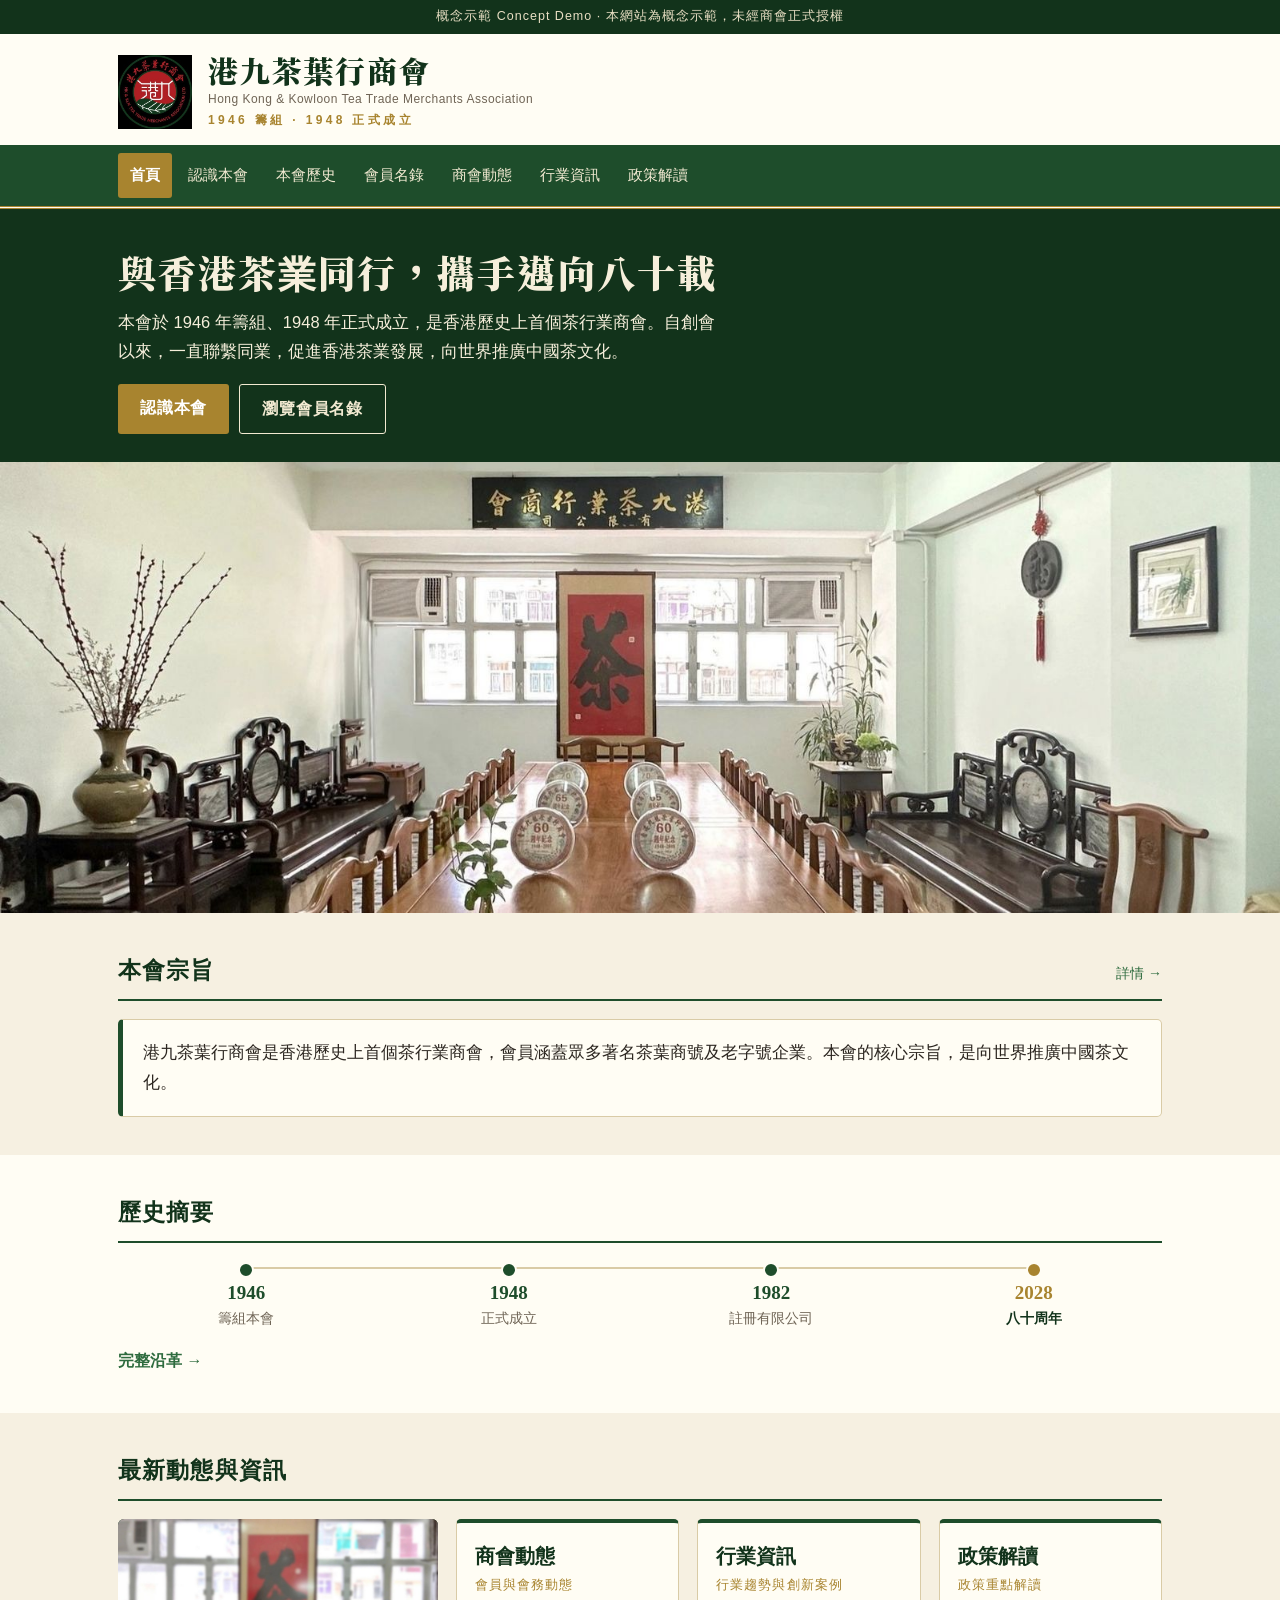
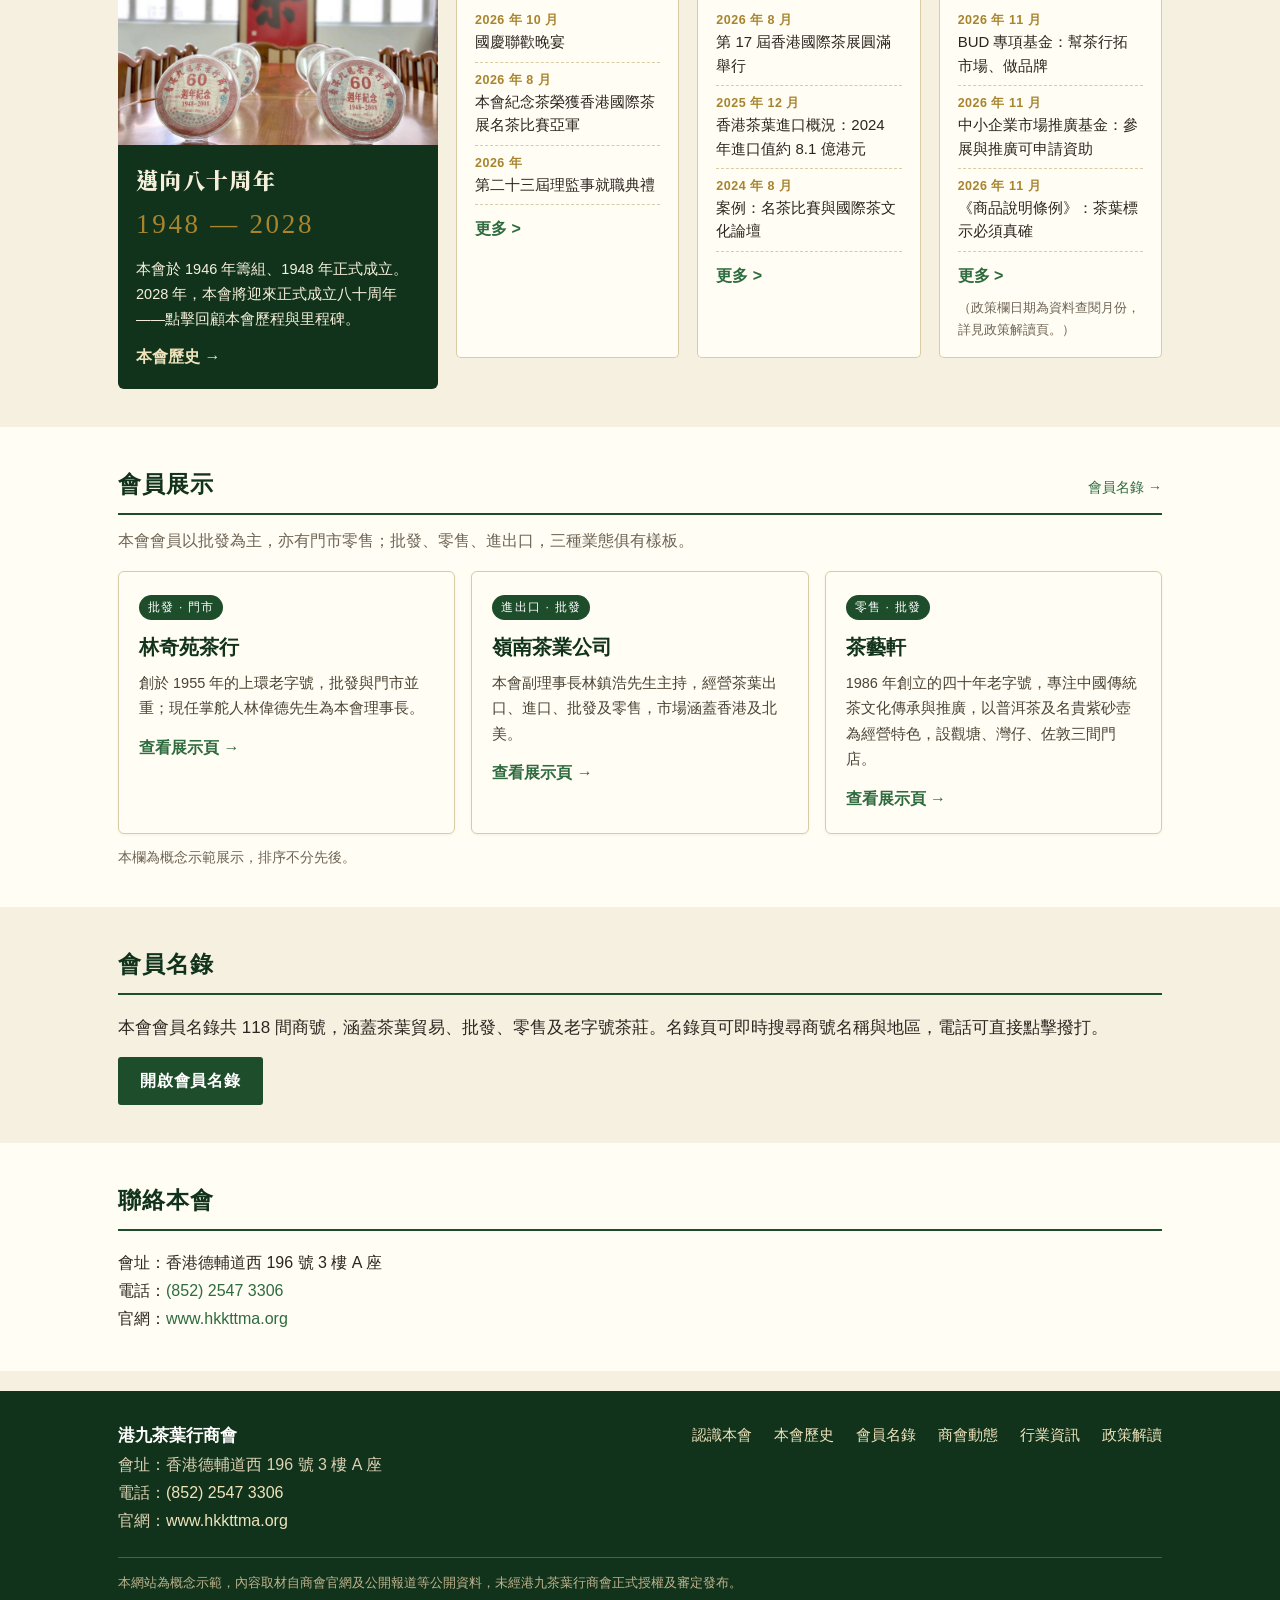
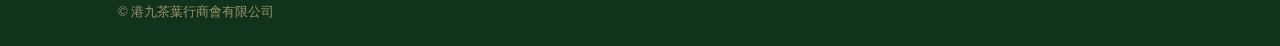
==== commit 55022049: "Slim homepage (mission card + mini timeline); horizontal footer nav" ====
--- a/index.html
+++ b/index.html
@@ -44,28 +44,22 @@
 <section class="section">
   <div class="wrap">
     <div class="sec-head"><h3>本會宗旨</h3><a href="about.html">詳情 →</a></div>
-    <p class="lead">港九茶葉行商會於 1946 年籌組、1948 年正式成立，是香港歷史上首個茶行業商會，會員涵蓋眾多著名茶葉商號及老字號企業。本會的核心宗旨，是向世界推廣中國茶文化。</p>
-    <ul class="aims">
-      <li>加強茶葉界的溝通與合作</li>
-      <li>促進本港與海外茶葉業的交流與聯繫</li>
-      <li>傳承及推廣中國及香港茶工藝與茶文化</li>
-      <li>盡力維護各會員的權益、權利和義務</li>
-      <li>定期檢討行業發展</li>
-    </ul>
+    <div class="mission-card">
+      <p>港九茶葉行商會是香港歷史上首個茶行業商會，會員涵蓋眾多著名茶葉商號及老字號企業。本會的核心宗旨，是向世界推廣中國茶文化。</p>
+    </div>
   </div>
 </section>
 
 <section class="section alt">
   <div class="wrap">
-    <div class="sec-head"><h3>歷史摘要</h3><a href="history.html">完整沿革 →</a></div>
-    <ul class="timeline timeline-mini">
-      <li><span class="yr">1946</span>黃笛舫先生籌組本會，凝聚香港茶葉商行的力量。</li>
-      <li><span class="yr">1948</span>正式成立「香港九龍茶葉行商會」，黃笛舫先生出任首任理事長。</li>
-      <li><span class="yr">1970</span>購置本會會址。</li>
-      <li><span class="yr">1982</span>註冊為港九茶葉行商會有限公司，會員佔全港茶葉商九成以上。</li>
-      <li><span class="yr">2009</span>協助香港貿易發展局舉辦首屆香港國際茶葉博覽會，其後為歷屆茶展協辦單位。</li>
-      <li class="hl"><span class="yr">2028</span>邁向正式成立八十週年。</li>
+    <div class="sec-head"><h3>歷史摘要</h3></div>
+    <ul class="mini-tl">
+      <li><span class="yr">1946</span><span class="lb">籌組本會</span></li>
+      <li><span class="yr">1948</span><span class="lb">正式成立</span></li>
+      <li><span class="yr">1982</span><span class="lb">註冊有限公司</span></li>
+      <li class="hl"><span class="yr">2028</span><span class="lb">八十周年</span></li>
     </ul>
+    <p style="margin-top:16px"><a href="history.html"><strong>完整沿革 →</strong></a></p>
   </div>
 </section>
 
--- a/assets/style.css
+++ b/assets/style.css
@@ -146,7 +146,8 @@
 .foot-grid{display:flex;flex-wrap:wrap;gap:24px;justify-content:space-between}
 .site-foot strong{color:#fff;font-family:var(--serif);font-size:17px}
 .site-foot a{color:#efe3bc}
-.foot-nav a{display:block;padding:2px 0;font-size:14.5px}
+.foot-nav{display:flex;flex-wrap:wrap;gap:4px 22px;align-content:flex-start;justify-content:flex-end}
+.foot-nav a{display:inline-block;padding:2px 0;font-size:14.5px;white-space:nowrap}
 .disclaimer{border-top:1px solid rgba(255,255,255,.22);margin-top:22px;padding-top:14px;font-size:13px;color:#bfb28c}
 .copy{font-size:13px;color:#9c8f6d;margin-top:6px}
 
@@ -221,6 +222,24 @@
   .hub-years{font-size:24px}
 }
 
+/* ===== 首頁精簡版：宗旨卡 + 橫向迷你時間線（完整內容在認識本會／本會歷史分頁）===== */
+.mission-card{background:var(--paper);border:1px solid var(--line);border-left:5px solid var(--green);border-radius:5px;padding:18px 20px}
+.mission-card p{font-size:17px}
+.mini-tl{list-style:none;display:flex;gap:6px;position:relative;margin-top:4px}
+.mini-tl::before{content:"";position:absolute;top:6px;left:12%;right:12%;height:2px;background:var(--line)}
+.mini-tl li{flex:1 1 0;min-width:0;text-align:center;position:relative;padding-top:20px}
+.mini-tl li::before{content:"";position:absolute;top:1px;left:50%;transform:translateX(-50%);width:12px;height:12px;border-radius:50%;background:var(--green);border:2px solid var(--paper)}
+.mini-tl .yr{display:block;font-family:var(--serif);font-weight:700;font-size:19px;color:var(--green);line-height:1.3}
+.mini-tl .lb{display:block;font-size:13.5px;color:var(--muted);margin-top:2px}
+.mini-tl .hl .yr{color:var(--gold)}
+.mini-tl .hl::before{background:var(--gold)}
+.mini-tl .hl .lb{color:var(--green-d);font-weight:700}
+@media (max-width:640px){
+  .mini-tl .yr{font-size:16.5px}
+  .mini-tl .lb{font-size:12px}
+  .foot-nav{justify-content:flex-start}
+}
+
 /* ===== 歷史資料鑒賞（本會歷史頁底部圖輯）===== */
 /* 統一框格：每格圖框等高，圖片以 contain 完整置中呈現——全幅零裁切，文件文字無損；框格餘白以米色底襯齊，格線對齊 */
 .archive-grid{display:grid;grid-template-columns:repeat(3,1fr);gap:18px;margin-top:20px}
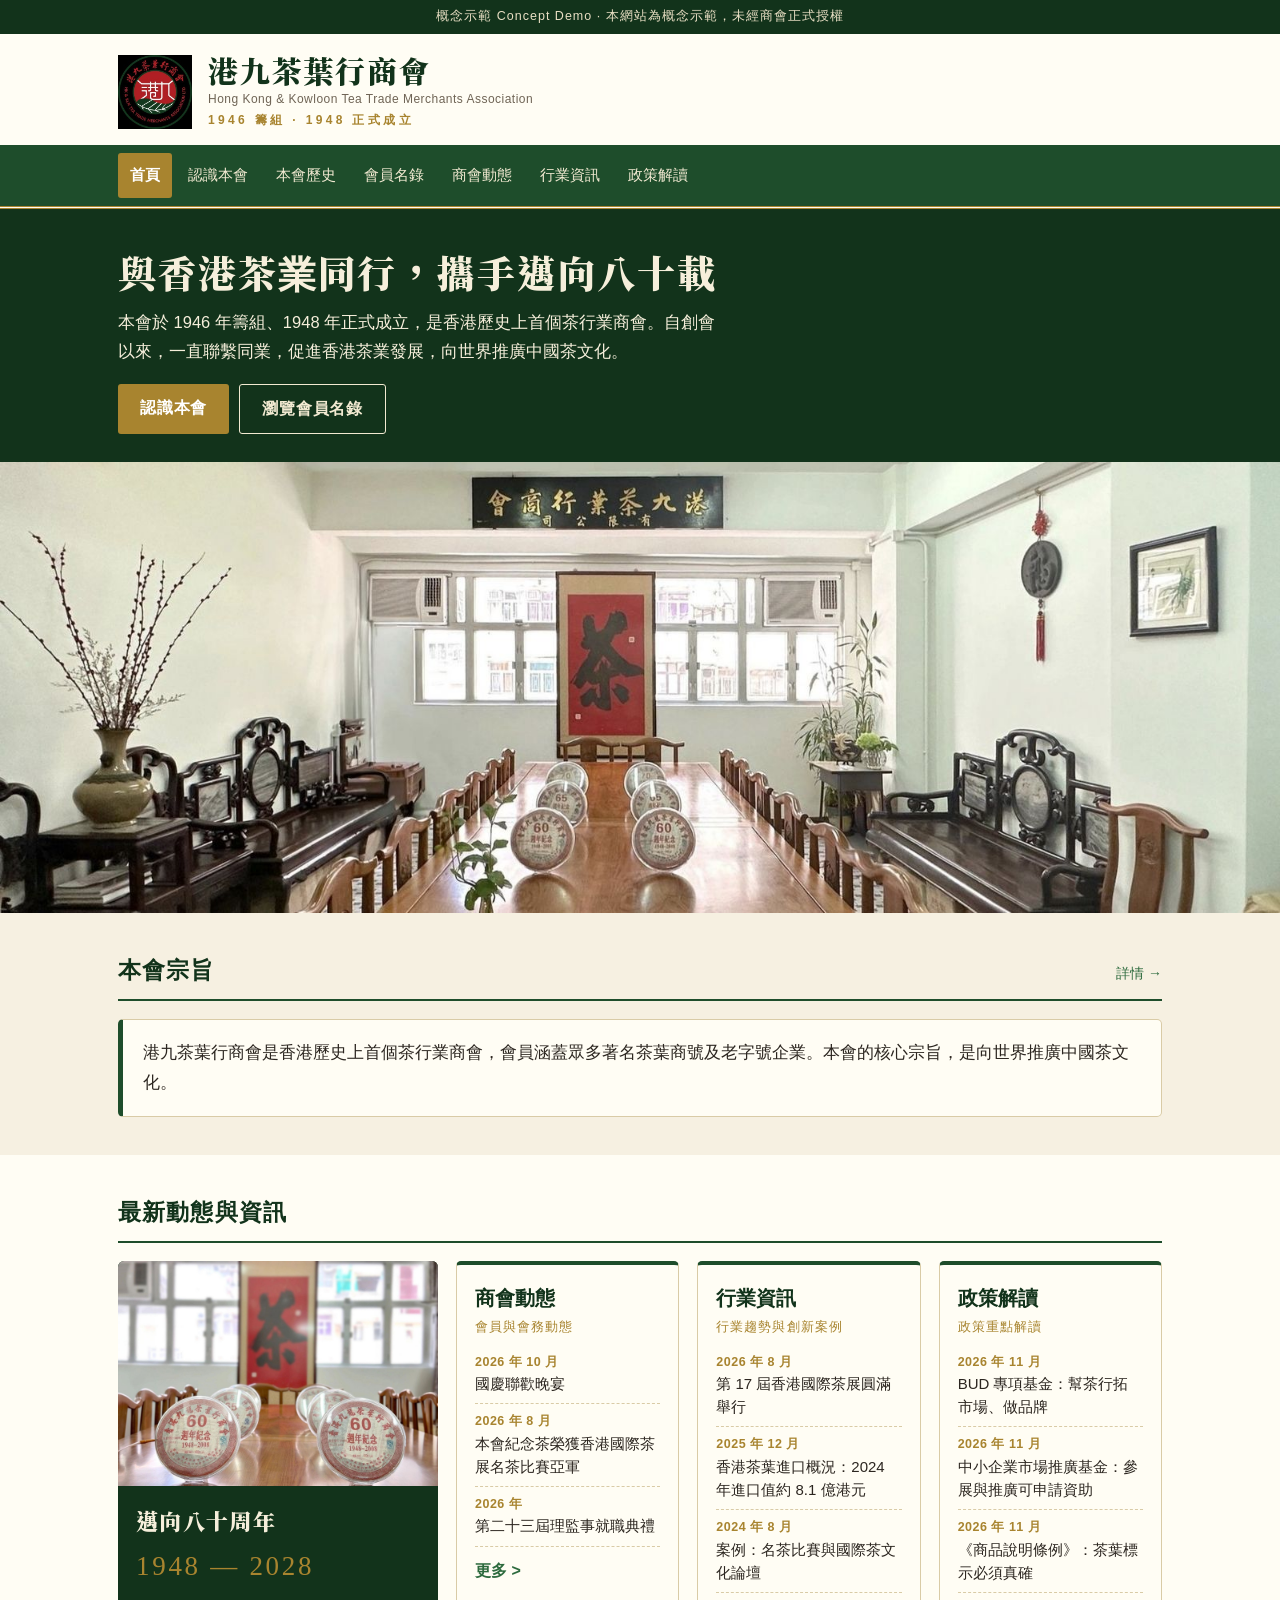
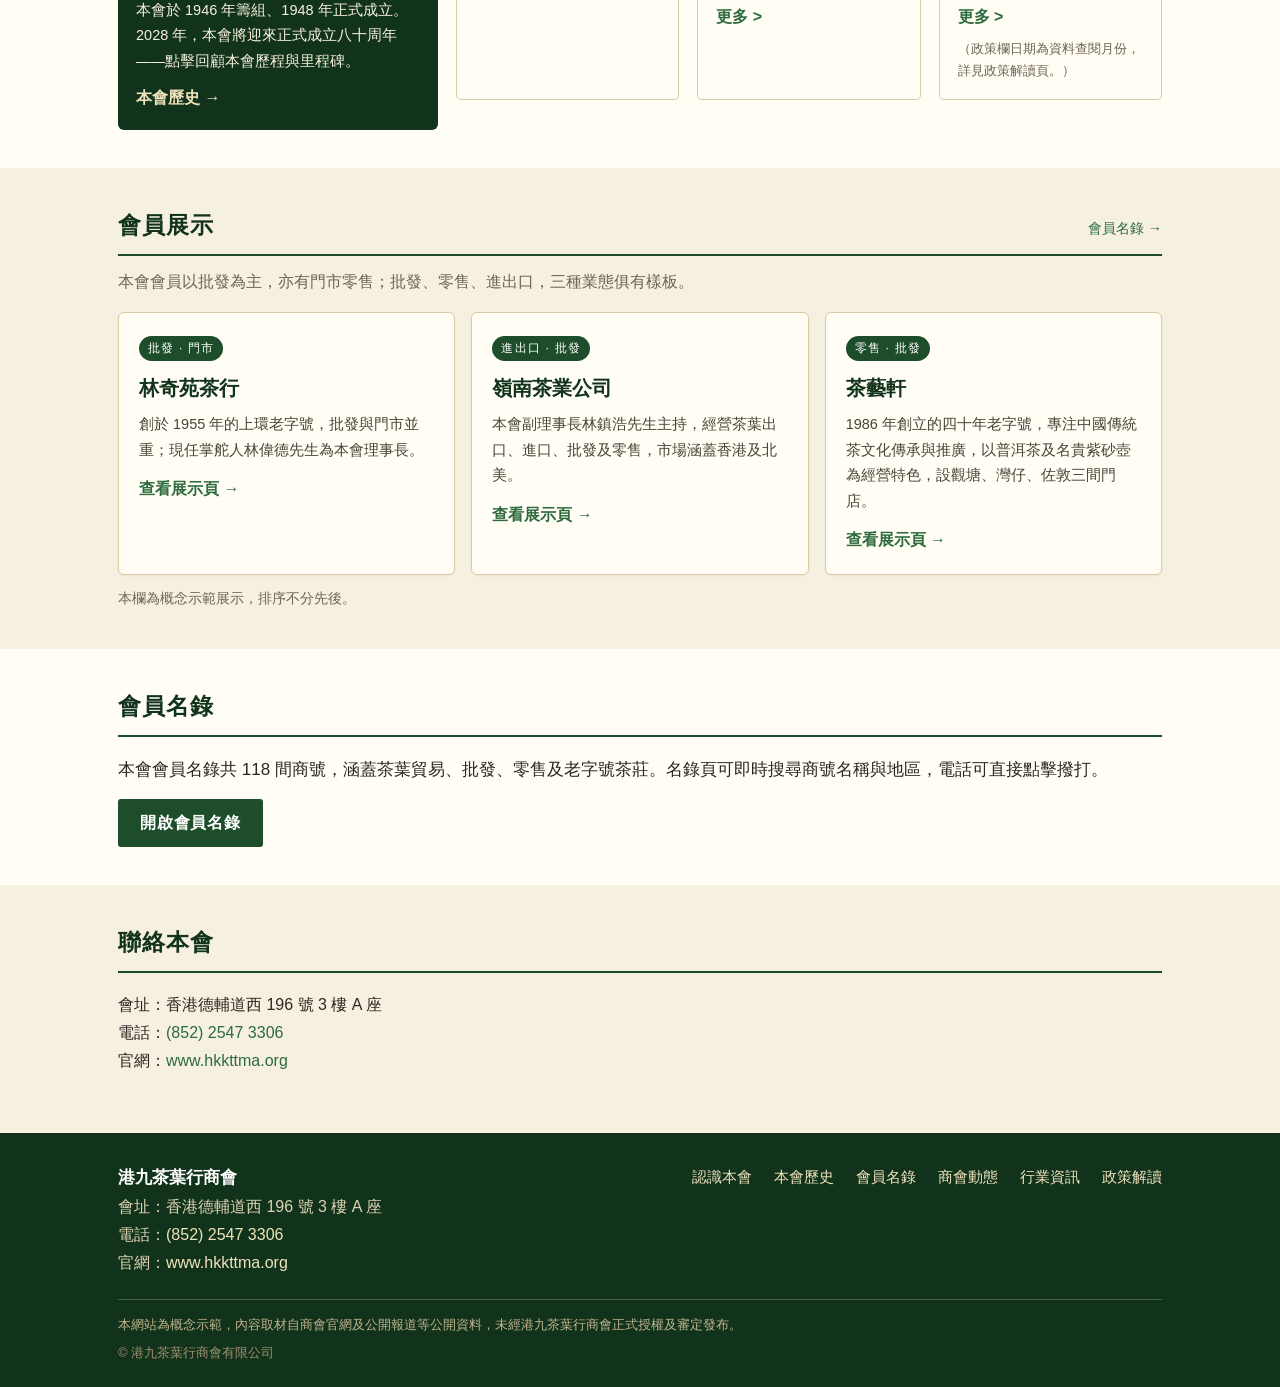
==== commit 953c19c0: "Homepage: remove History Summary mini-timeline section" ====
--- a/index.html
+++ b/index.html
@@ -52,19 +52,6 @@
 
 <section class="section alt">
   <div class="wrap">
-    <div class="sec-head"><h3>歷史摘要</h3></div>
-    <ul class="mini-tl">
-      <li><span class="yr">1946</span><span class="lb">籌組本會</span></li>
-      <li><span class="yr">1948</span><span class="lb">正式成立</span></li>
-      <li><span class="yr">1982</span><span class="lb">註冊有限公司</span></li>
-      <li class="hl"><span class="yr">2028</span><span class="lb">八十周年</span></li>
-    </ul>
-    <p style="margin-top:16px"><a href="history.html"><strong>完整沿革 →</strong></a></p>
-  </div>
-</section>
-
-<section class="section">
-  <div class="wrap">
     <div class="sec-head"><h3>最新動態與資訊</h3></div>
     <div class="hub">
       <a class="hub-feature" href="history.html">
@@ -113,7 +100,7 @@
   </div>
 </section>
 
-<section class="section alt">
+<section class="section">
   <div class="wrap">
     <div class="sec-head"><h3>會員展示</h3><a href="members.html">會員名錄 →</a></div>
     <p class="muted" style="margin:-6px 0 16px">本會會員以批發為主，亦有門市零售；批發、零售、進出口，三種業態俱有樣板。</p>
@@ -141,7 +128,7 @@
   </div>
 </section>
 
-<section class="section">
+<section class="section alt">
   <div class="wrap">
     <div class="sec-head"><h3>會員名錄</h3></div>
     <p class="lead">本會會員名錄共 118 間商號，涵蓋茶葉貿易、批發、零售及老字號茶莊。名錄頁可即時搜尋商號名稱與地區，電話可直接點擊撥打。</p>
@@ -149,7 +136,7 @@
   </div>
 </section>
 
-<section class="section alt">
+<section class="section">
   <div class="wrap">
     <div class="sec-head"><h3>聯絡本會</h3></div>
     <p>會址：香港德輔道西 196 號 3 樓 A 座<br>
--- a/assets/style.css
+++ b/assets/style.css
@@ -62,6 +62,11 @@
 .lead{font-size:17px}
 .muted{color:var(--muted)}
 .small{font-size:13.5px}
+
+/* 頁頂牌匾橫幅：全寬、原比例完整顯示，絕不裁切 */
+.plaque-banner{margin:0;background:var(--paper2)}
+.plaque-banner img{width:100%;height:auto;display:block}
+.plaque-banner figcaption{font-size:13.5px;color:var(--muted);text-align:center;padding:8px 16px 10px}
 
 /* 全幅照片：原比例完整顯示，絕不裁切 */
 .photo-fig{margin-top:20px}
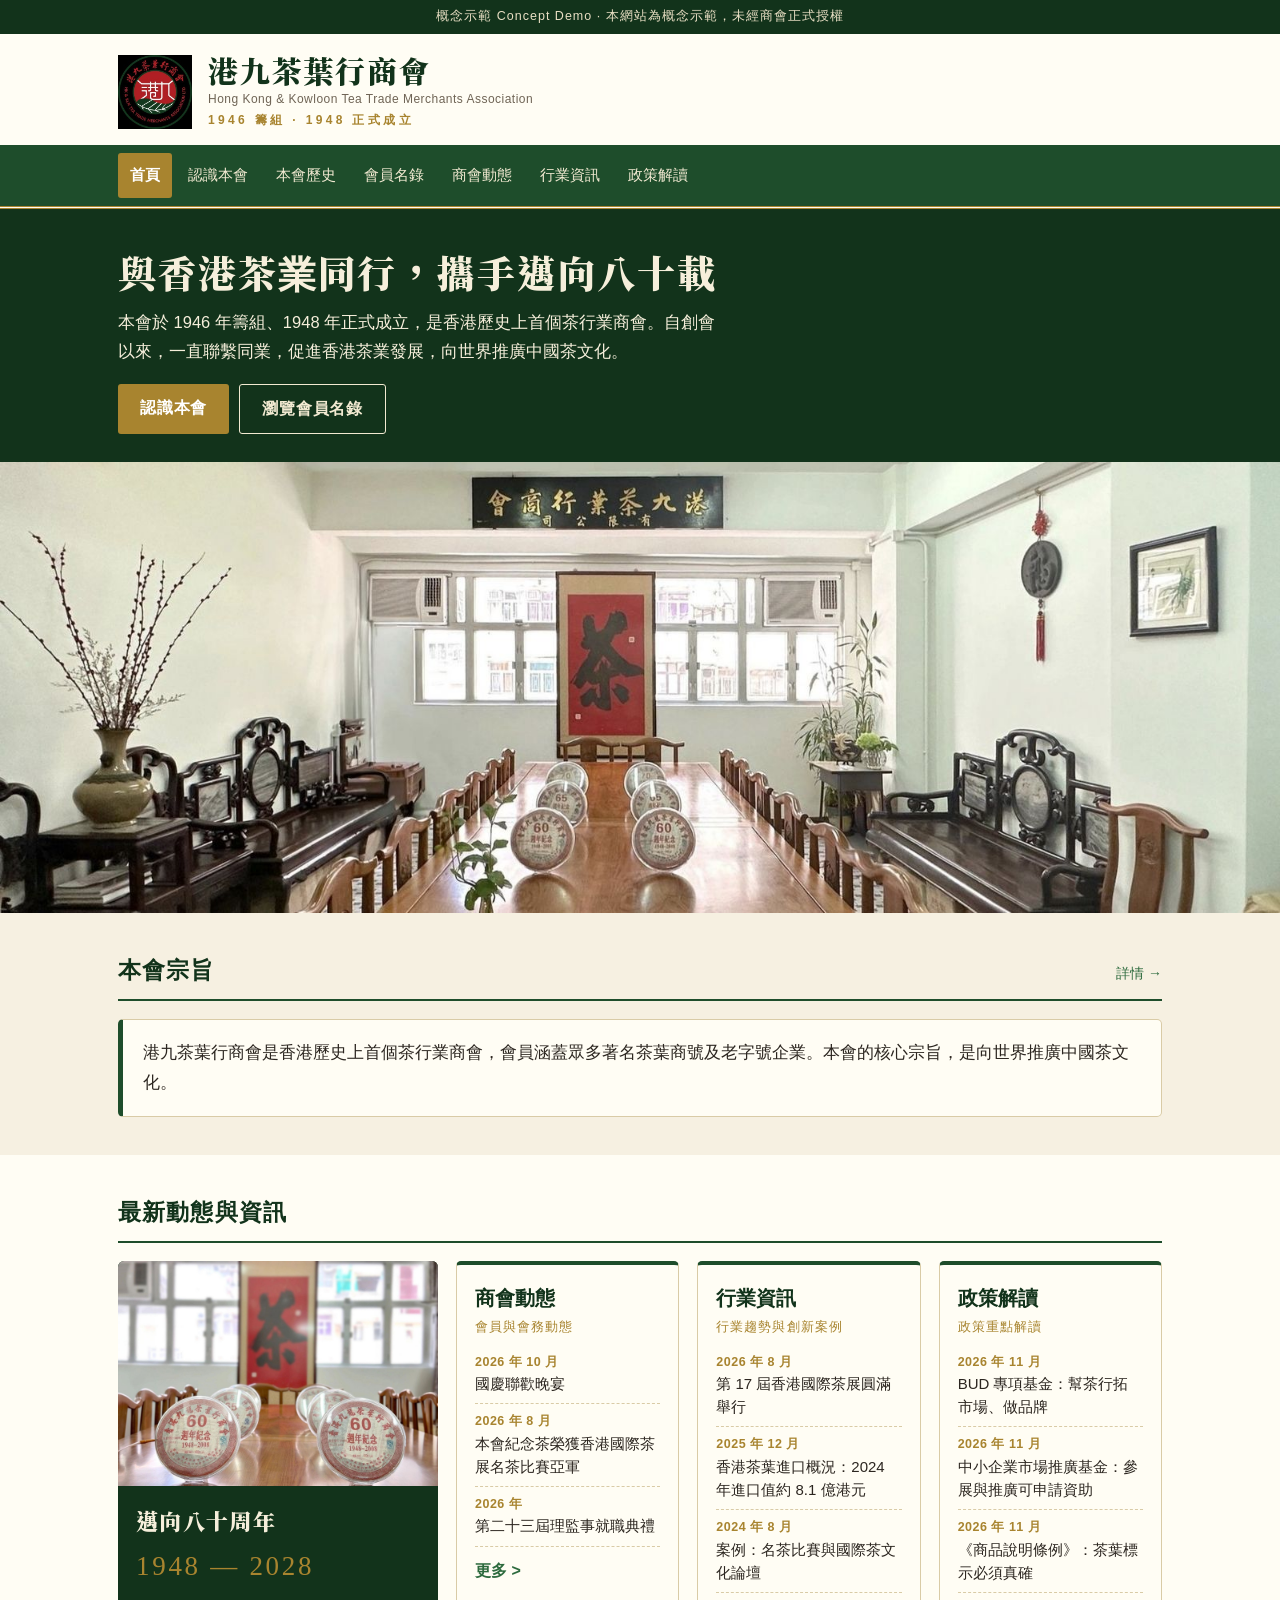
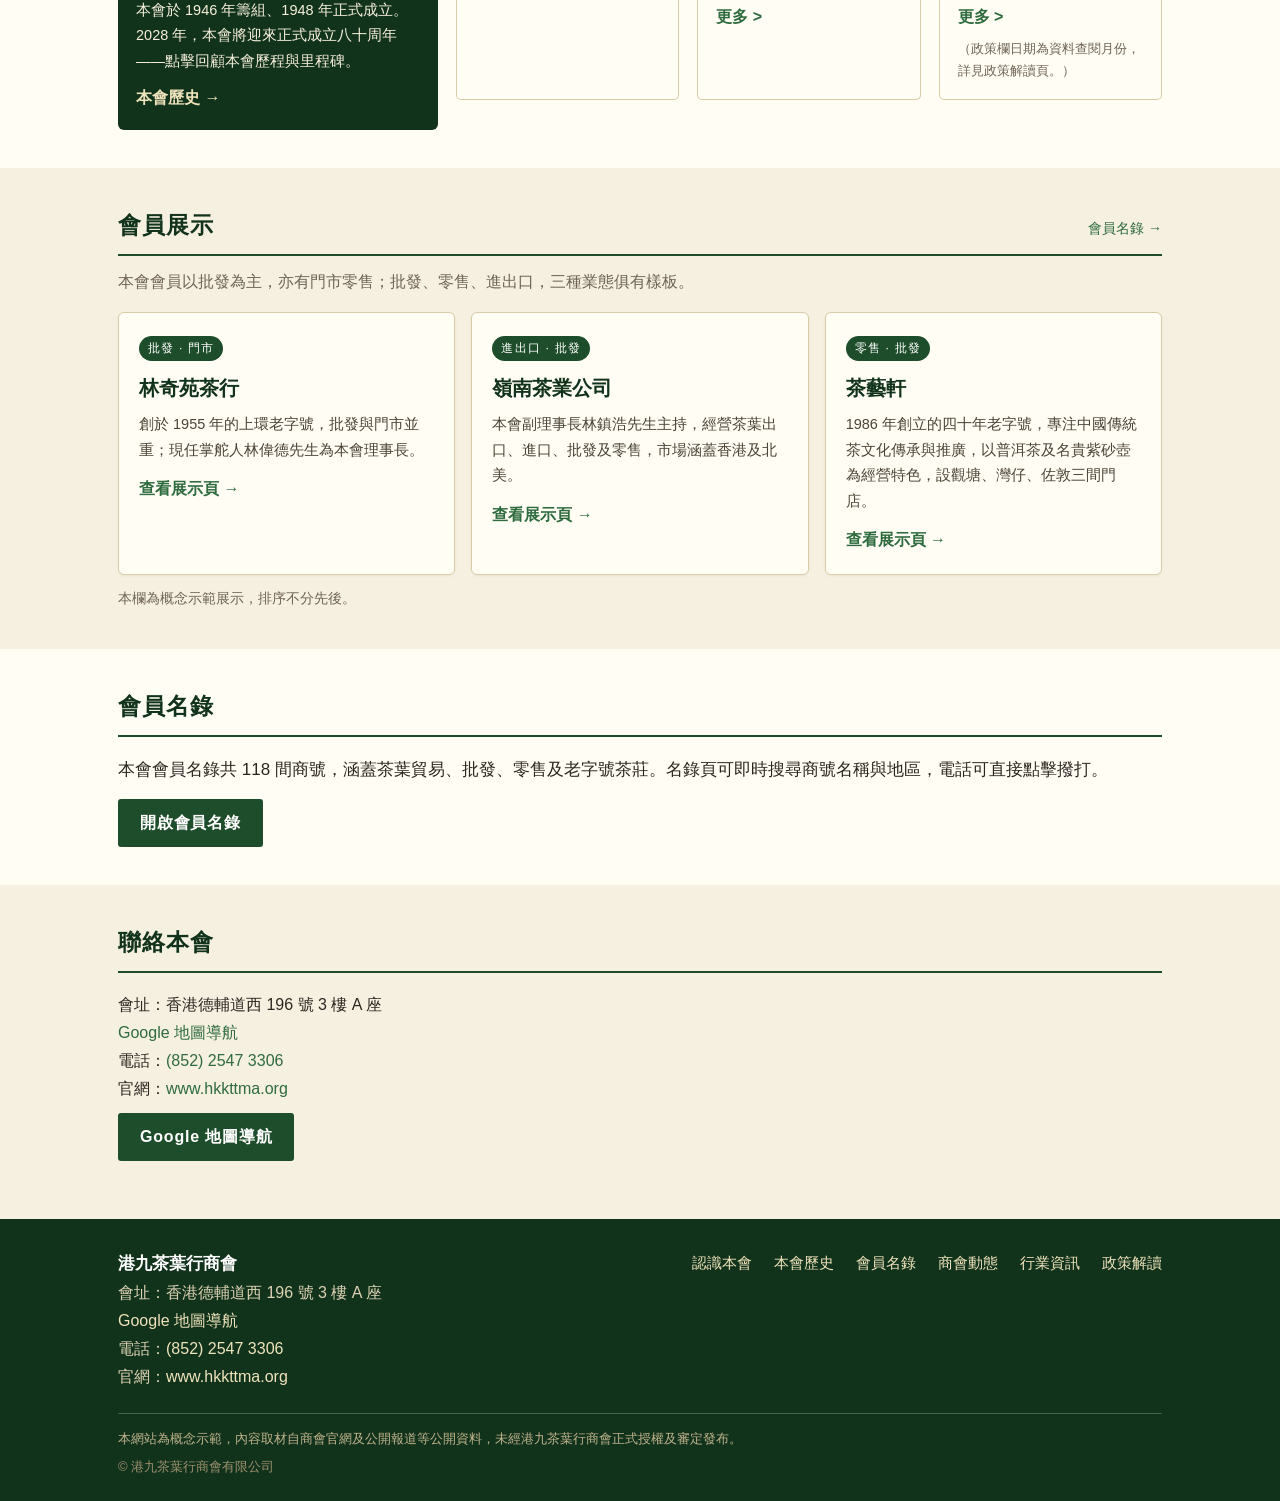
==== commit 8efc32e1: "加 Google 地圖導航連結：index.html" ====
--- a/index.html
+++ b/index.html
@@ -4,6 +4,15 @@
 <meta charset="UTF-8">
 <meta name="viewport" content="width=device-width, initial-scale=1">
 <title>港九茶葉行商會 — 首頁（概念示範）</title>
+<meta name="description" content="香港首個茶葉行業商會，1946 年籌組、1948 年正式成立，匯聚逾百家會員茶行，致力推廣中國茶文化。">
+<meta property="og:type" content="website">
+<meta property="og:site_name" content="港九茶葉行商會">
+<meta property="og:title" content="港九茶葉行商會 — 首頁（概念示範）">
+<meta property="og:description" content="香港首個茶葉行業商會，1946 年籌組、1948 年正式成立，匯聚逾百家會員茶行，致力推廣中國茶文化。">
+<meta property="og:url" content="https://eaga-ai.github.io/hkkttma-demo/index.html">
+<meta property="og:image" content="https://eaga-ai.github.io/hkkttma-demo/assets/logo-official.jpg">
+<meta name="twitter:card" content="summary">
+
 <link rel="stylesheet" href="assets/style.css">
 <link rel="icon" type="image/jpeg" href="assets/logo-official.jpg">
 </head>
@@ -140,8 +149,10 @@
   <div class="wrap">
     <div class="sec-head"><h3>聯絡本會</h3></div>
     <p>會址：香港德輔道西 196 號 3 樓 A 座<br>
+        <a href="https://www.google.com/maps/dir/?api=1&destination=%E9%A6%99%E6%B8%AF%E8%A5%BF%E7%87%9F%E7%9B%A4%E5%BE%B7%E8%BC%94%E9%81%93%E8%A5%BF196%E8%99%9F" target="_blank" rel="noopener">Google 地圖導航</a><br>
     電話：<a href="tel:+85225473306">(852) 2547 3306</a><br>
     官網：<a href="https://www.hkkttma.org" target="_blank" rel="noopener">www.hkkttma.org</a></p>
+    <p style="margin-top:10px"><a class="btn" href="https://www.google.com/maps/dir/?api=1&destination=%E9%A6%99%E6%B8%AF%E8%A5%BF%E7%87%9F%E7%9B%A4%E5%BE%B7%E8%BC%94%E9%81%93%E8%A5%BF196%E8%99%9F" target="_blank" rel="noopener" style="background:var(--green)">Google 地圖導航</a></p>
   </div>
 </section>
 
@@ -151,6 +162,7 @@
       <div>
         <strong>港九茶葉行商會</strong><br>
         會址：香港德輔道西 196 號 3 樓 A 座<br>
+        <a href="https://www.google.com/maps/dir/?api=1&destination=%E9%A6%99%E6%B8%AF%E8%A5%BF%E7%87%9F%E7%9B%A4%E5%BE%B7%E8%BC%94%E9%81%93%E8%A5%BF196%E8%99%9F" target="_blank" rel="noopener">Google 地圖導航</a><br>
         電話：<a href="tel:+85225473306">(852) 2547 3306</a><br>
         官網：<a href="https://www.hkkttma.org" target="_blank" rel="noopener">www.hkkttma.org</a>
       </div>
--- a/assets/style.css
+++ b/assets/style.css
@@ -271,3 +271,15 @@
   .gallery-grid{grid-template-columns:1fr}
   .gallery-fig img{height:230px}
 }
+
+/* ===== 商會動態條目照片（規格同圖輯：統一框格、contain 不裁、米色襯底）===== */
+.news-photos{display:grid;grid-template-columns:repeat(2,1fr);gap:14px;margin-top:14px}
+.news-photos.single{grid-template-columns:minmax(0,560px)}
+.news-photo{background:var(--bg);border:1px solid var(--line);border-radius:5px;padding:8px;display:flex;flex-direction:column;margin:0}
+.news-photo img{width:100%;height:230px;object-fit:contain;background:var(--paper2);border:1px solid var(--line);border-radius:3px}
+.news-photo figcaption{font-size:13px;color:var(--muted);margin-top:7px;line-height:1.6}
+@media (max-width:640px){
+  .news-photos{grid-template-columns:1fr}
+  .news-photos.single{grid-template-columns:1fr}
+  .news-photo img{height:250px}
+}
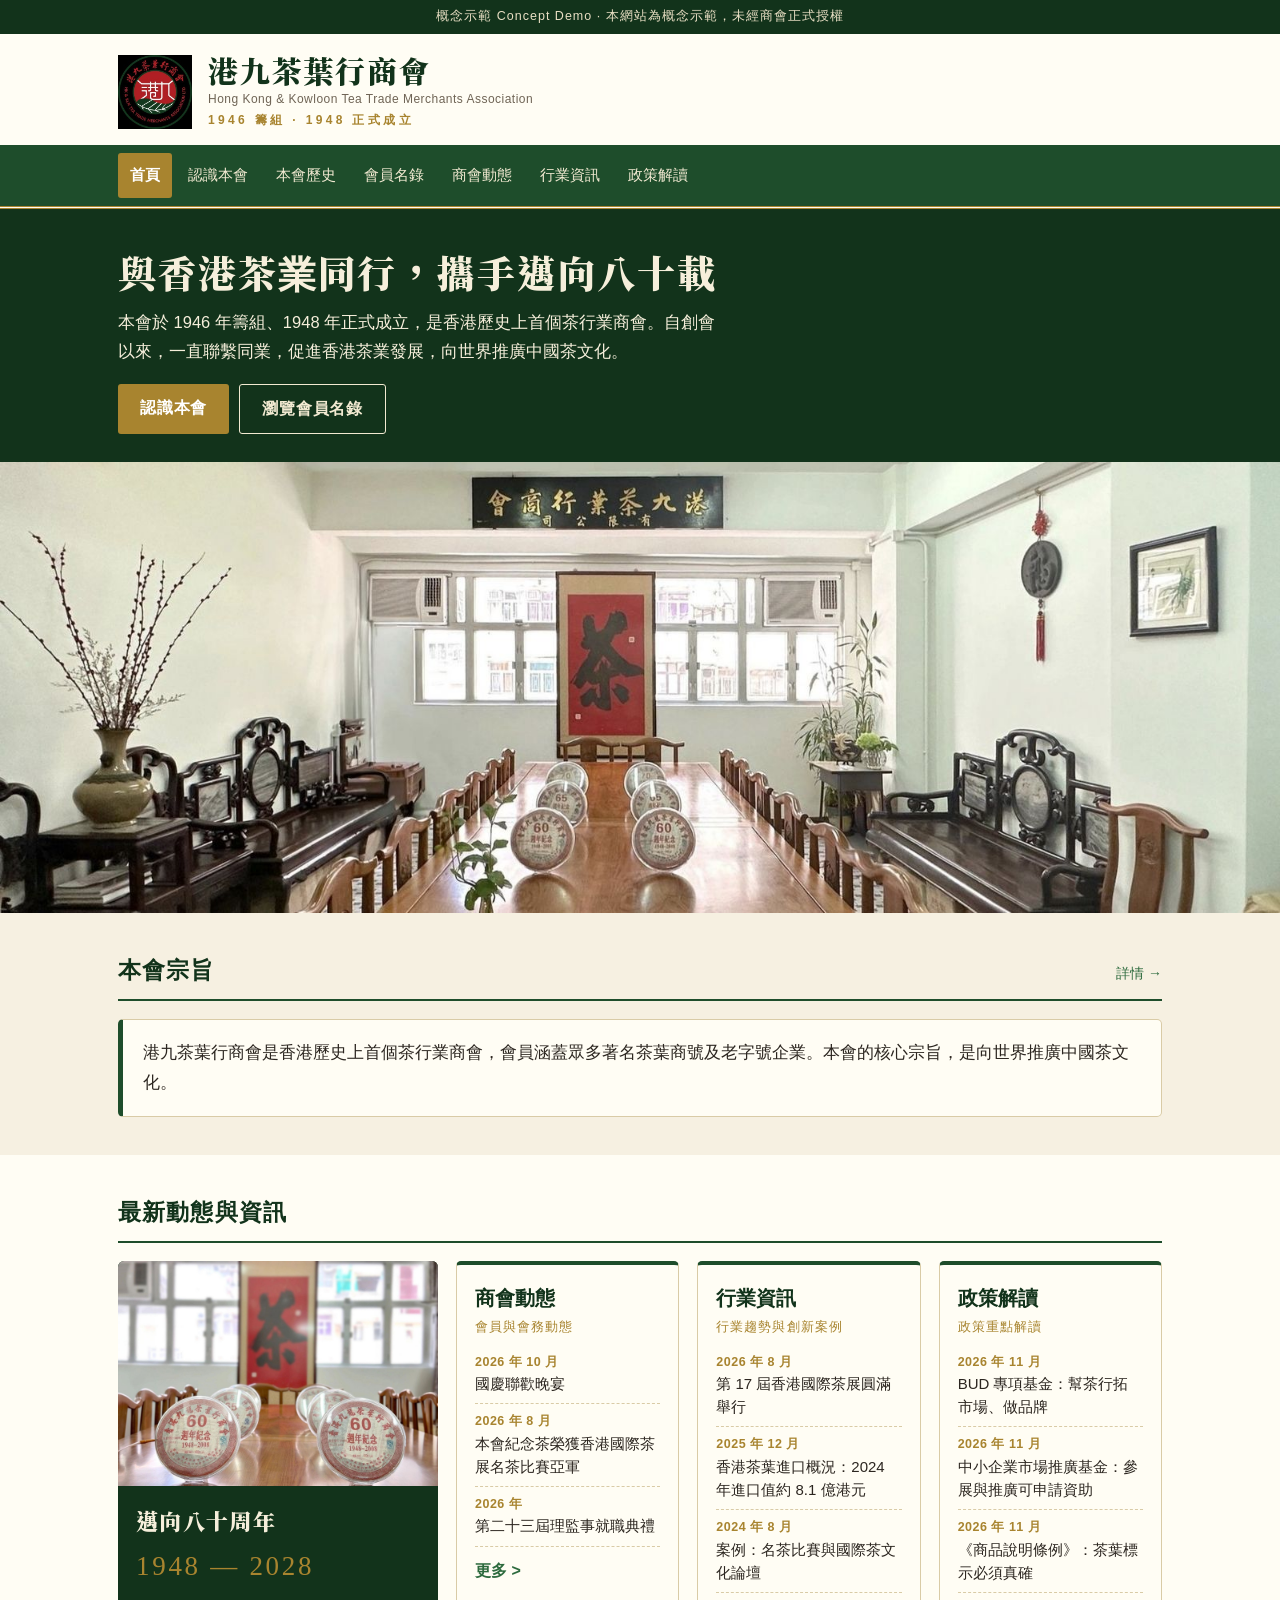
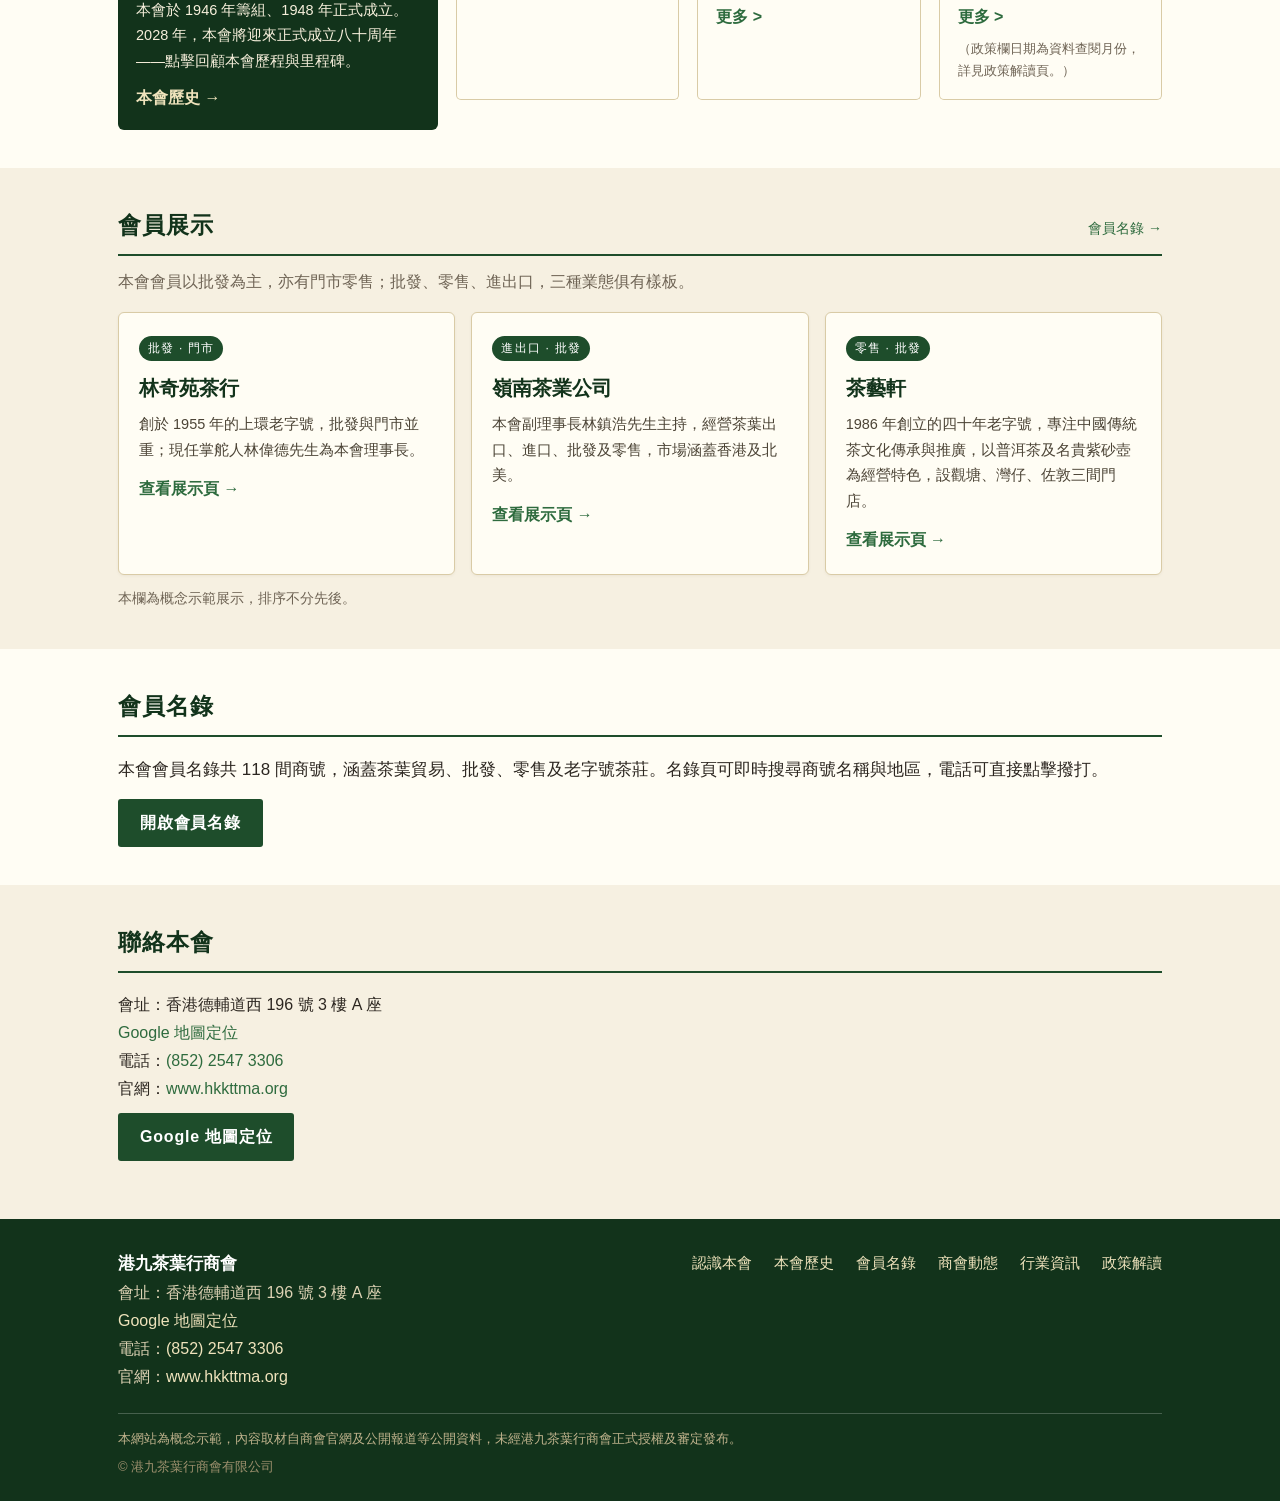
==== commit 0248501f: "加 Google 地圖導航連結：index.html" ====
--- a/index.html
+++ b/index.html
@@ -149,10 +149,10 @@
   <div class="wrap">
     <div class="sec-head"><h3>聯絡本會</h3></div>
     <p>會址：香港德輔道西 196 號 3 樓 A 座<br>
-        <a href="https://www.google.com/maps/dir/?api=1&destination=%E9%A6%99%E6%B8%AF%E8%A5%BF%E7%87%9F%E7%9B%A4%E5%BE%B7%E8%BC%94%E9%81%93%E8%A5%BF196%E8%99%9F" target="_blank" rel="noopener">Google 地圖導航</a><br>
+        <a href="https://www.google.com/maps/search/?api=1&query=%E6%B8%AF%E4%B9%9D%E8%8C%B6%E8%91%89%E8%A1%8C%E5%95%86%E6%9C%83%20%E5%BE%B7%E8%BC%94%E9%81%93%E8%A5%BF196%E8%99%9F" target="_blank" rel="noopener">Google 地圖定位</a><br>
     電話：<a href="tel:+85225473306">(852) 2547 3306</a><br>
     官網：<a href="https://www.hkkttma.org" target="_blank" rel="noopener">www.hkkttma.org</a></p>
-    <p style="margin-top:10px"><a class="btn" href="https://www.google.com/maps/dir/?api=1&destination=%E9%A6%99%E6%B8%AF%E8%A5%BF%E7%87%9F%E7%9B%A4%E5%BE%B7%E8%BC%94%E9%81%93%E8%A5%BF196%E8%99%9F" target="_blank" rel="noopener" style="background:var(--green)">Google 地圖導航</a></p>
+    <p style="margin-top:10px"><a class="btn" href="https://www.google.com/maps/search/?api=1&query=%E6%B8%AF%E4%B9%9D%E8%8C%B6%E8%91%89%E8%A1%8C%E5%95%86%E6%9C%83%20%E5%BE%B7%E8%BC%94%E9%81%93%E8%A5%BF196%E8%99%9F" target="_blank" rel="noopener" style="background:var(--green)">Google 地圖定位</a></p>
   </div>
 </section>
 
@@ -162,7 +162,7 @@
       <div>
         <strong>港九茶葉行商會</strong><br>
         會址：香港德輔道西 196 號 3 樓 A 座<br>
-        <a href="https://www.google.com/maps/dir/?api=1&destination=%E9%A6%99%E6%B8%AF%E8%A5%BF%E7%87%9F%E7%9B%A4%E5%BE%B7%E8%BC%94%E9%81%93%E8%A5%BF196%E8%99%9F" target="_blank" rel="noopener">Google 地圖導航</a><br>
+        <a href="https://www.google.com/maps/search/?api=1&query=%E6%B8%AF%E4%B9%9D%E8%8C%B6%E8%91%89%E8%A1%8C%E5%95%86%E6%9C%83%20%E5%BE%B7%E8%BC%94%E9%81%93%E8%A5%BF196%E8%99%9F" target="_blank" rel="noopener">Google 地圖定位</a><br>
         電話：<a href="tel:+85225473306">(852) 2547 3306</a><br>
         官網：<a href="https://www.hkkttma.org" target="_blank" rel="noopener">www.hkkttma.org</a>
       </div>
